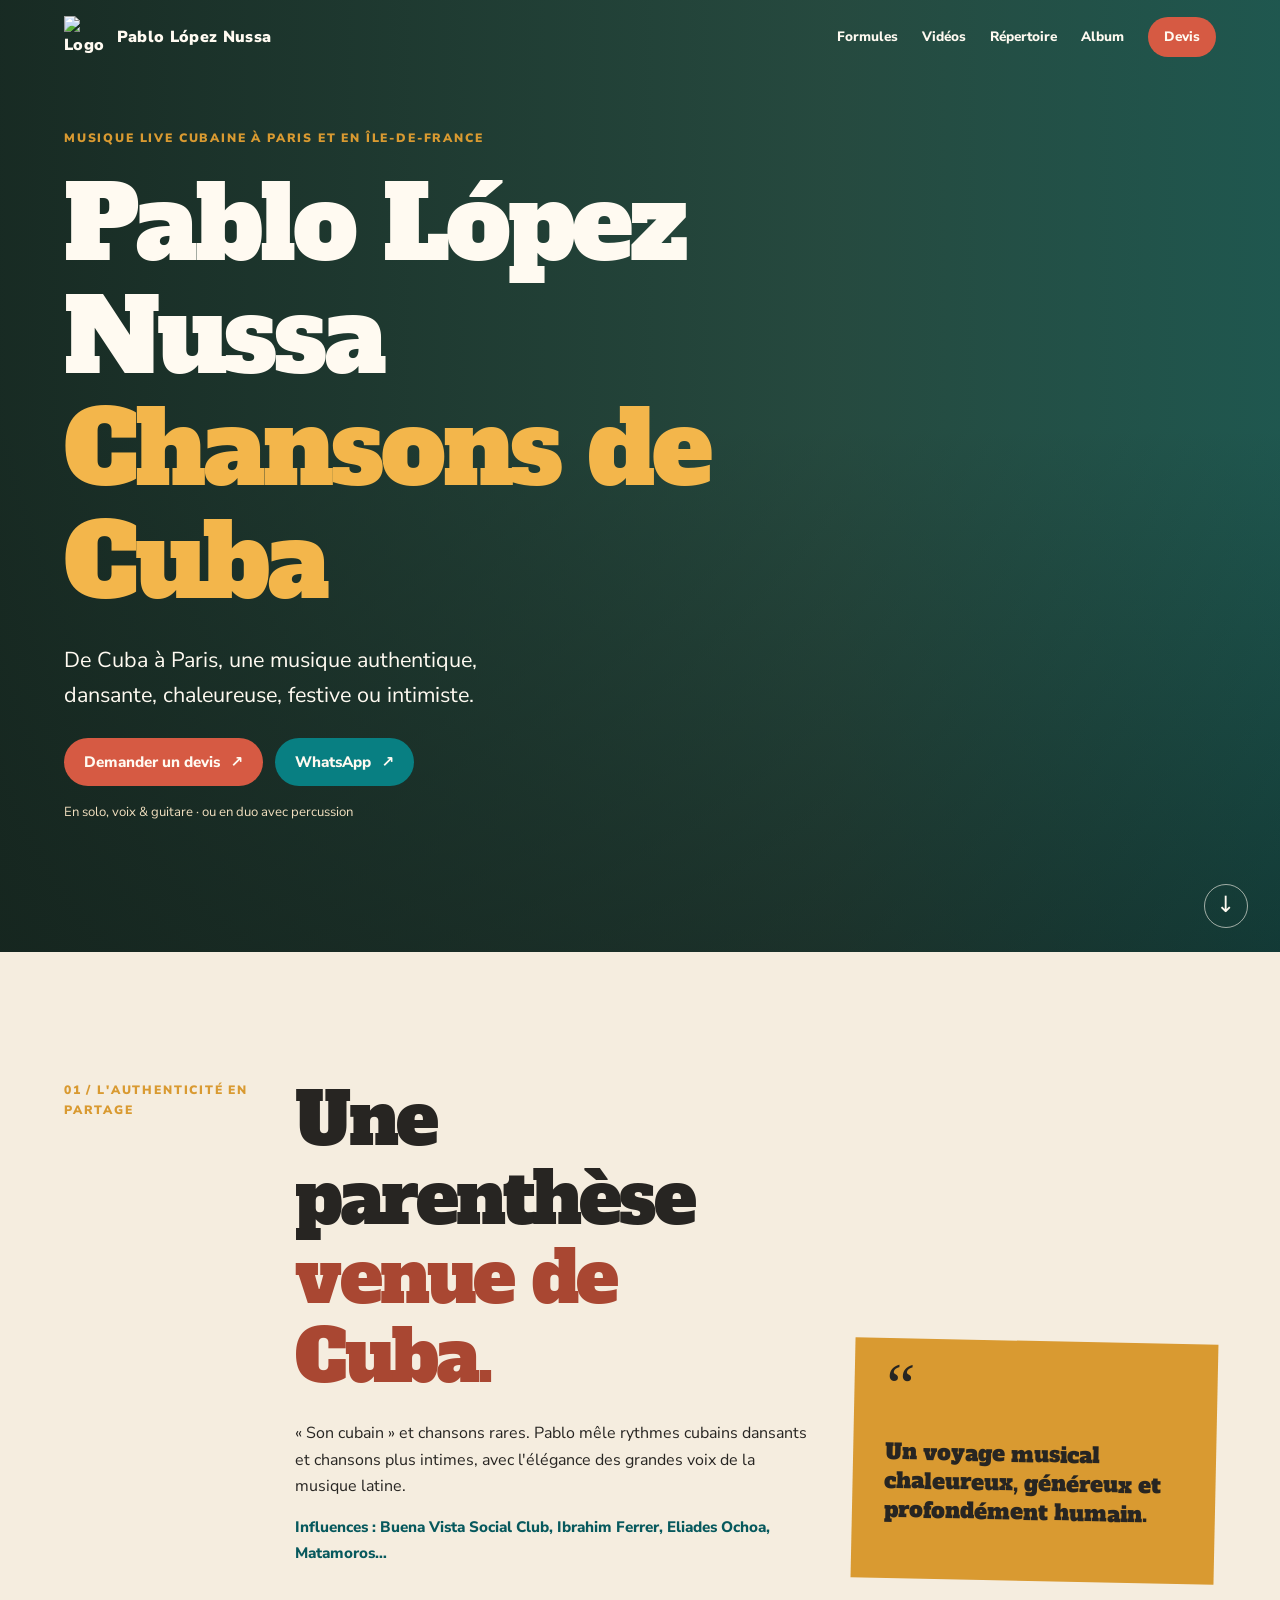
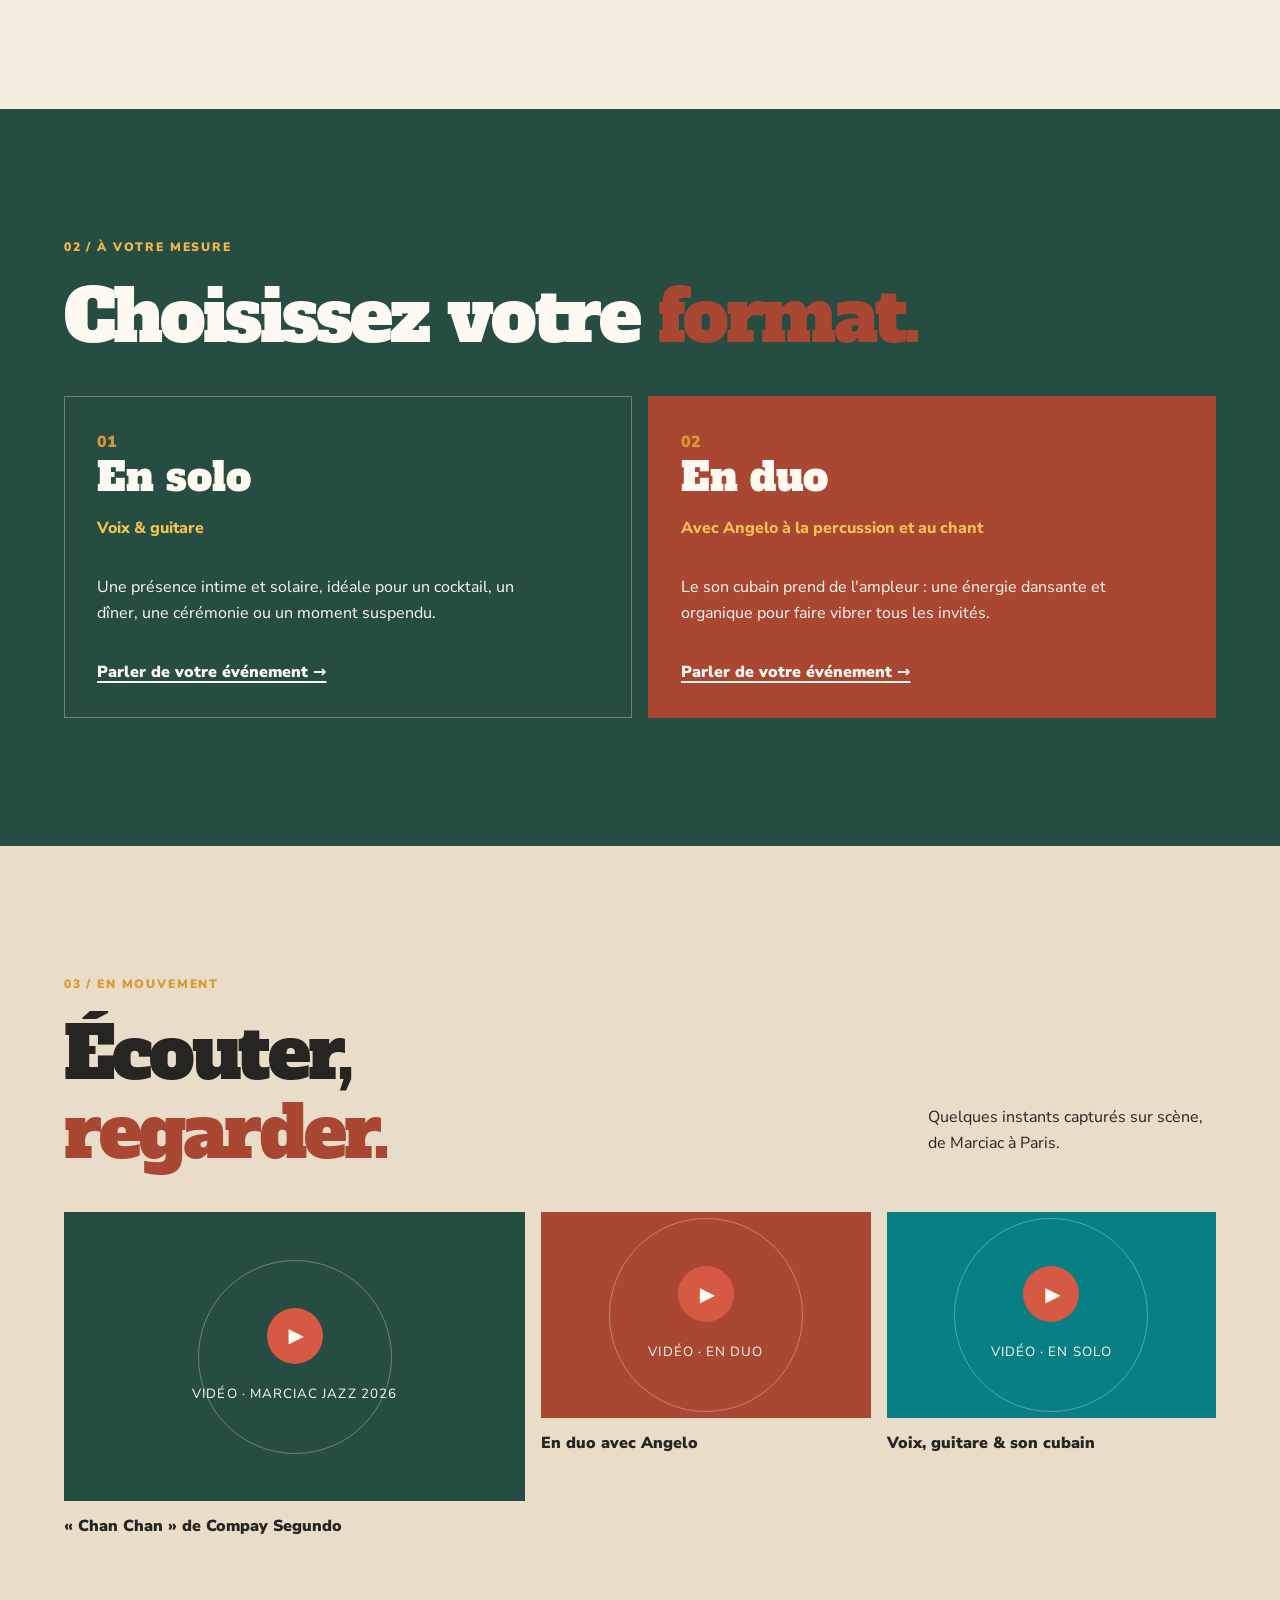
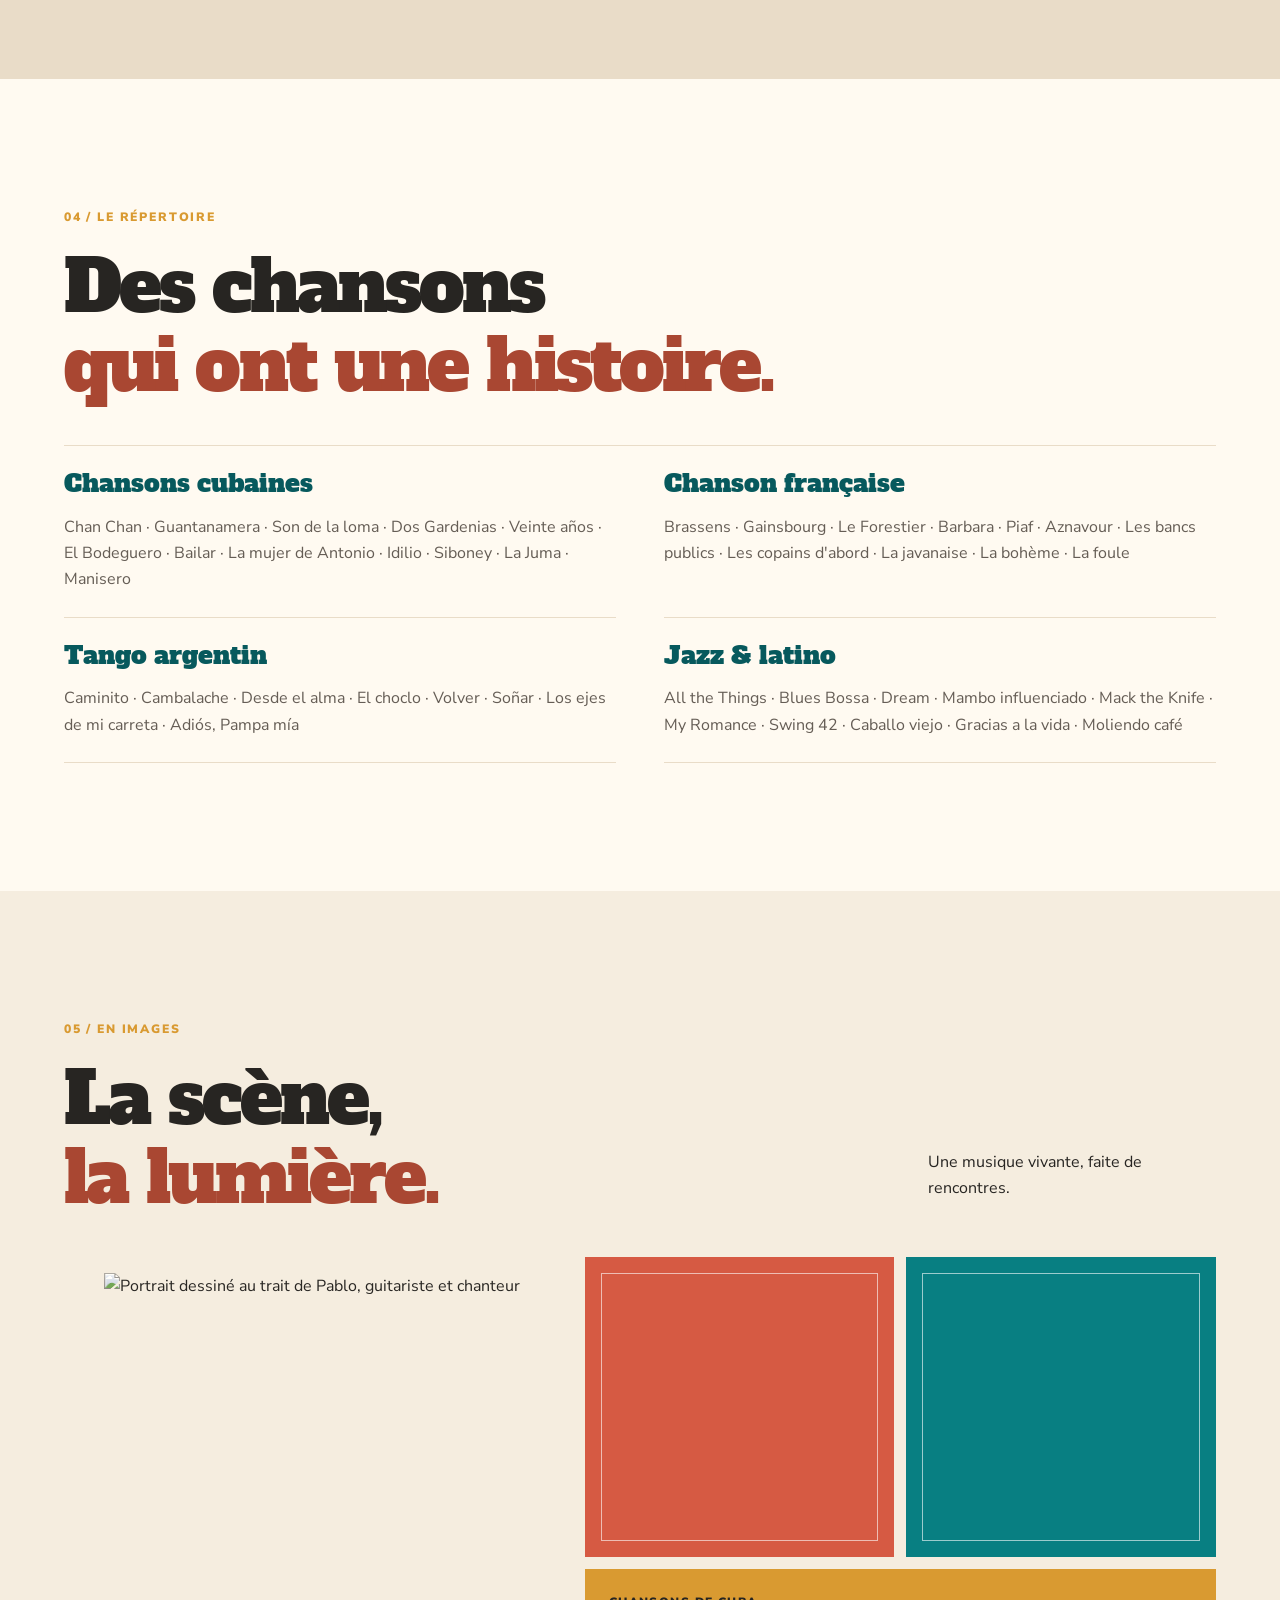
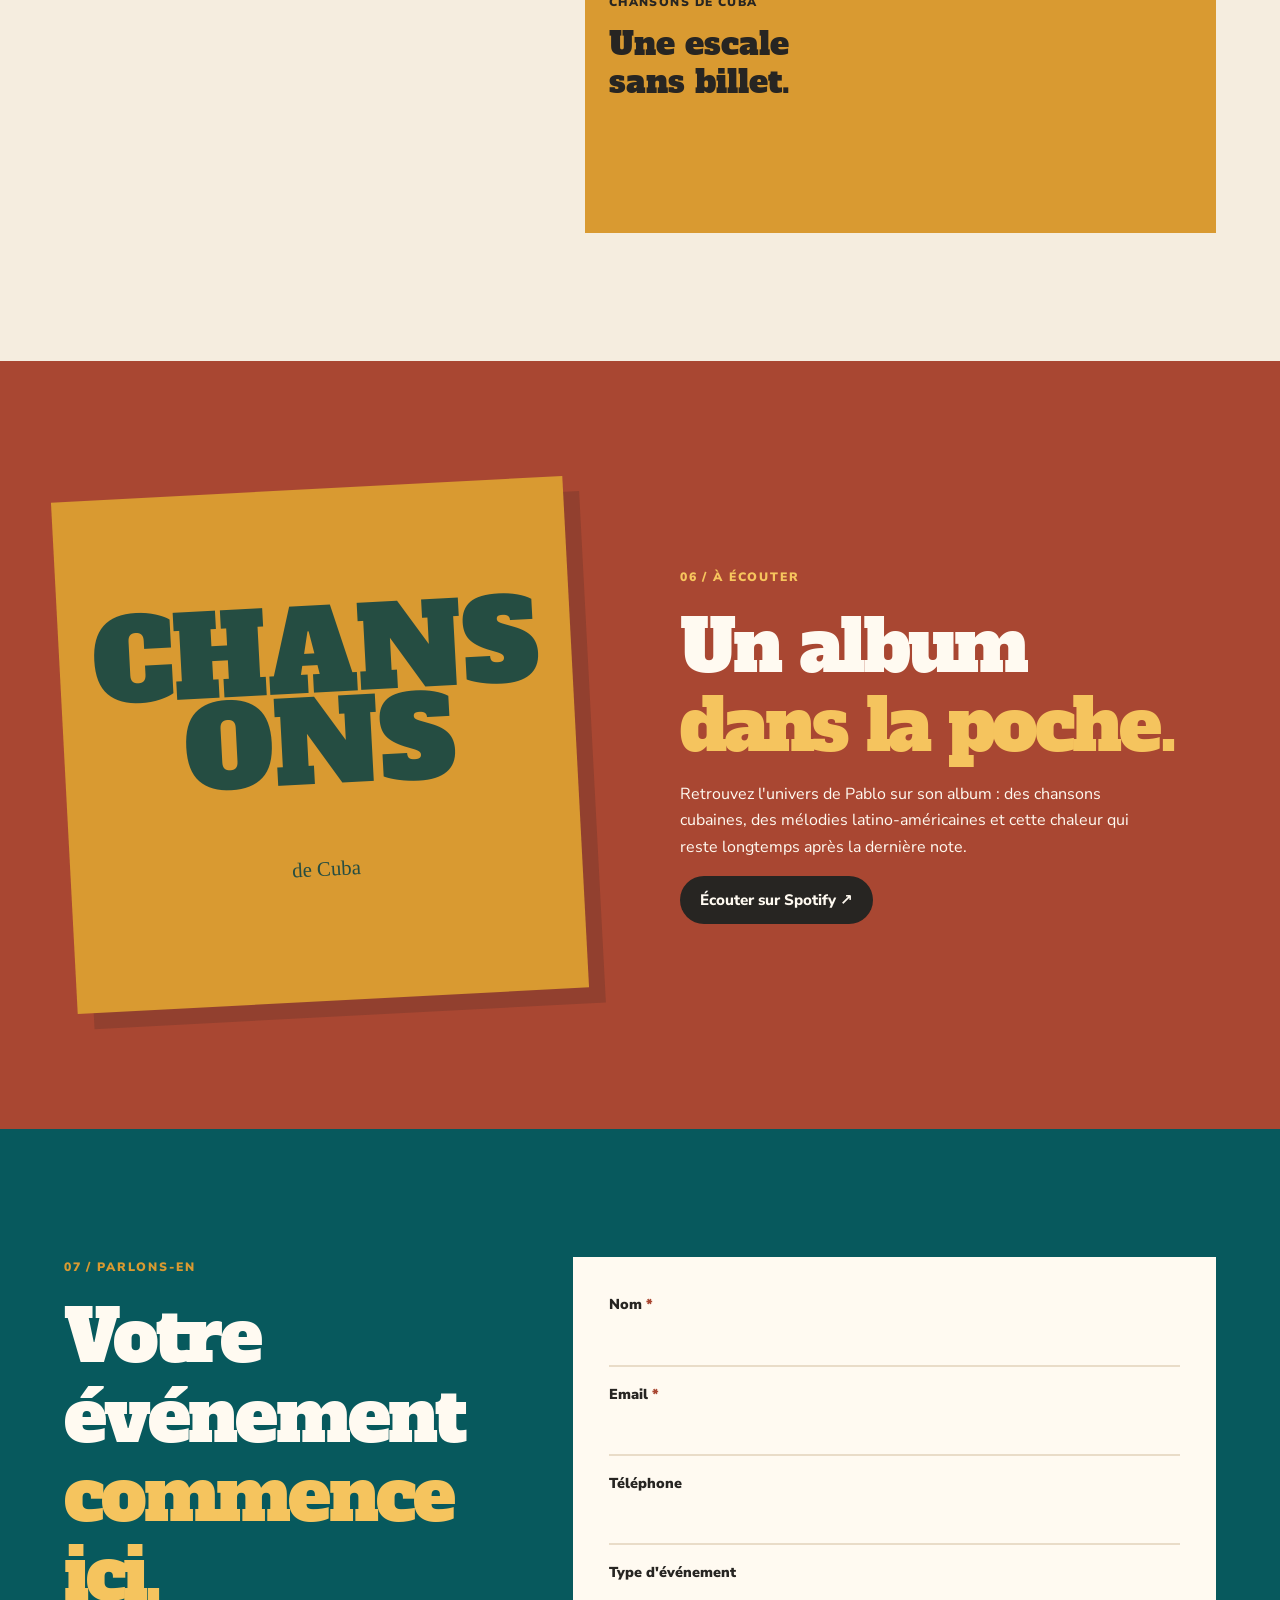
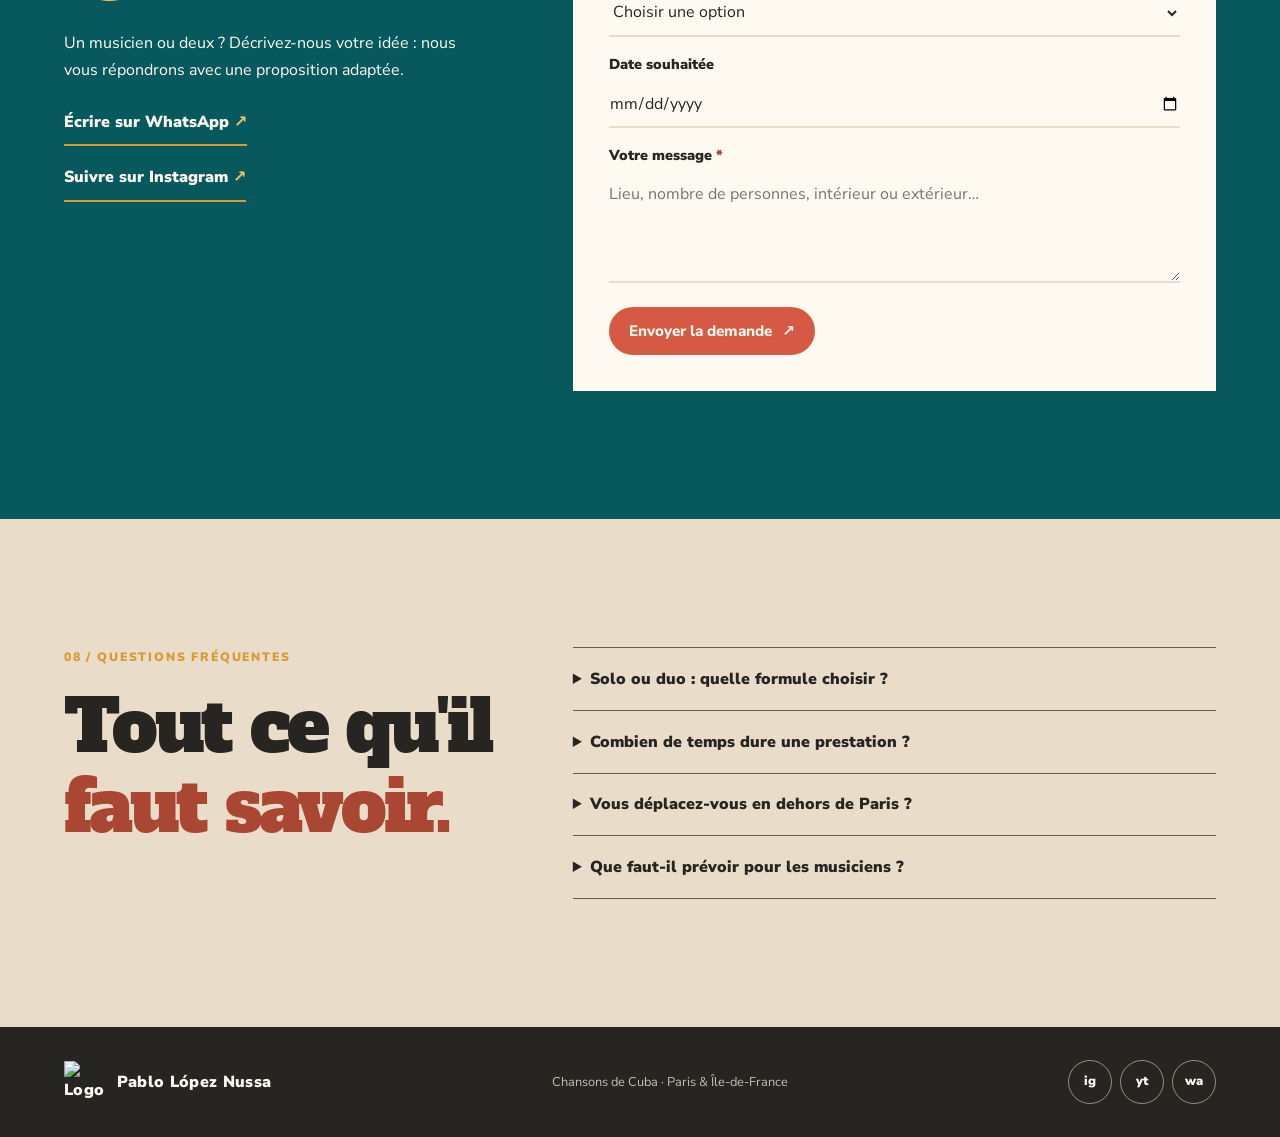
==== theme-3/index.html @ 36340e48 "New propositions" ====
<!doctype html>
<html lang="fr">
<head>
  <meta charset="utf-8">
  <meta name="viewport" content="width=device-width, initial-scale=1">
  <meta name="description" content="Pablo López Nussa — musique live cubaine à Paris et en Île-de-France.">
  <title>Pablo López Nussa — Chansons de Cuba</title>
  <link rel="preconnect" href="https://fonts.googleapis.com">
  <link rel="preconnect" href="https://fonts.gstatic.com" crossorigin>
  <link href="https://fonts.googleapis.com/css2?family=Alfa+Slab+One&family=Nunito+Sans:wght@400;600;700;800;900&display=swap" rel="stylesheet">
  <link rel="stylesheet" href="style.css">
</head>
<body>
  <a class="skip-link" href="#contenu">Aller au contenu</a>
  <header class="site-header">
    <div class="container header-inner">
      <a class="brand" href="#accueil" aria-label="Pablo López Nussa — accueil">
        <img src="logo-pablo.svg" alt="Logo Pablo López Nussa" width="48" height="48">
        <span>Pablo López Nussa</span>
      </a>
      <button class="menu-toggle" type="button" aria-expanded="false" aria-controls="main-nav"><span class="sr-only">Ouvrir le menu</span><i></i><i></i><i></i></button>
      <nav id="main-nav" class="main-nav" aria-label="Navigation principale">
        <a href="#formules">Formules</a><a href="#videos">Vidéos</a><a href="#repertoire">Répertoire</a><a href="#album">Album</a><a class="nav-cta" href="#contact">Devis</a>
      </nav>
    </div>
  </header>

  <main id="contenu">
    <section id="accueil" class="hero" aria-labelledby="hero-title">
      <video class="hero-video" autoplay muted loop playsinline poster="hero-poster.jpg" aria-hidden="true"><source src="hero-video.mp4" type="video/mp4"></video>
      <div class="hero-wash"></div>
      <div class="container hero-content">
        <p class="eyebrow">Musique live cubaine à Paris et en Île-de-France</p>
        <h1 id="hero-title">Pablo López Nussa<br><em>Chansons de Cuba</em></h1>
        <p class="hero-lede">De Cuba à Paris, une musique authentique, dansante, chaleureuse, festive ou intimiste.</p>
        <div class="hero-actions"><a class="button button-primary" href="#contact">Demander un devis <span aria-hidden="true">↗</span></a><a class="button button-whatsapp" href="https://wa.me/33600000000" rel="noopener">WhatsApp <span aria-hidden="true">↗</span></a></div>
        <p class="hero-note">En solo, voix &amp; guitare · ou en duo avec percussion</p>
      </div>
      <a class="scroll-cue" href="#formules" aria-label="Découvrir les formules">↓</a>
    </section>

    <section class="intro section-pad" aria-labelledby="intro-title"><div class="container intro-grid"><p class="section-kicker">01 / L'authenticité en partage</p><div><h2 id="intro-title">Une parenthèse<br><span>venue de Cuba.</span></h2><p>« Son cubain » et chansons rares. Pablo mêle rythmes cubains dansants et chansons plus intimes, avec l'élégance des grandes voix de la musique latine.</p><p class="influences">Influences : Buena Vista Social Club, Ibrahim Ferrer, Eliades Ochoa, Matamoros…</p></div><aside class="quote-card"><span aria-hidden="true">“</span><p>Un voyage musical chaleureux, généreux et profondément humain.</p></aside></div></section>

    <section id="formules" class="dark-section section-pad" aria-labelledby="formules-title"><div class="container"><div class="section-heading"><p class="section-kicker">02 / À votre mesure</p><h2 id="formules-title">Choisissez votre <span>format.</span></h2></div><div class="formula-grid"><article class="formula-card"><p class="card-number">01</p><h3>En solo</h3><p class="card-subtitle">Voix &amp; guitare</p><p>Une présence intime et solaire, idéale pour un cocktail, un dîner, une cérémonie ou un moment suspendu.</p><a href="#contact" class="text-link">Parler de votre événement →</a></article><article class="formula-card formula-featured"><p class="card-number">02</p><h3>En duo</h3><p class="card-subtitle">Avec Angelo à la percussion et au chant</p><p>Le son cubain prend de l'ampleur : une énergie dansante et organique pour faire vibrer tous les invités.</p><a href="#contact" class="text-link">Parler de votre événement →</a></article></div></div></section>

    <section id="videos" class="section-pad videos-section" aria-labelledby="videos-title"><div class="container"><div class="section-heading split"><div><p class="section-kicker">03 / En mouvement</p><h2 id="videos-title">Écouter,<br><span>regarder.</span></h2></div><p>Quelques instants capturés sur scène, de Marciac à Paris.</p></div><div class="video-grid"><figure class="video-tile video-large"><div class="media-placeholder"><span aria-hidden="true">▶</span><small>Vidéo · Marciac Jazz 2026</small></div><figcaption>« Chan Chan » de Compay Segundo</figcaption></figure><figure class="video-tile"><div class="media-placeholder warm"><span aria-hidden="true">▶</span><small>Vidéo · En duo</small></div><figcaption>En duo avec Angelo</figcaption></figure><figure class="video-tile"><div class="media-placeholder blue"><span aria-hidden="true">▶</span><small>Vidéo · En solo</small></div><figcaption>Voix, guitare &amp; son cubain</figcaption></figure></div></div></section>

    <section id="repertoire" class="repertoire section-pad" aria-labelledby="repertoire-title"><div class="container"><div class="section-heading"><p class="section-kicker">04 / Le répertoire</p><h2 id="repertoire-title">Des chansons<br><span>qui ont une histoire.</span></h2></div><div class="genre-grid"><article><h3>Chansons cubaines</h3><p>Chan Chan · Guantanamera · Son de la loma · Dos Gardenias · Veinte años · El Bodeguero · Bailar · La mujer de Antonio · Idilio · Siboney · La Juma · Manisero</p></article><article><h3>Chanson française</h3><p>Brassens · Gainsbourg · Le Forestier · Barbara · Piaf · Aznavour · Les bancs publics · Les copains d'abord · La javanaise · La bohème · La foule</p></article><article><h3>Tango argentin</h3><p>Caminito · Cambalache · Desde el alma · El choclo · Volver · Soñar · Los ejes de mi carreta · Adiós, Pampa mía</p></article><article><h3>Jazz &amp; latino</h3><p>All the Things · Blues Bossa · Dream · Mambo influenciado · Mack the Knife · My Romance · Swing 42 · Caballo viejo · Gracias a la vida · Moliendo café</p></article></div></div></section>

    <section class="gallery section-pad" aria-labelledby="gallery-title"><div class="container"><div class="section-heading split"><div><p class="section-kicker">05 / En images</p><h2 id="gallery-title">La scène,<br><span>la lumière.</span></h2></div><p>Une musique vivante, faite de rencontres.</p></div><div class="gallery-grid"><figure class="gallery-photo tall"><img src="11463669-dessin-au-trait-du-chanteur-vectoriel.jpg" alt="Portrait dessiné au trait de Pablo, guitariste et chanteur" loading="lazy"></figure><div class="gallery-photo color-block coral" role="img" aria-label="Placeholder photo d'un concert aux couleurs corail"></div><div class="gallery-photo color-block turquoise" role="img" aria-label="Placeholder photo d'une guitare sur scène"></div><div class="gallery-caption"><span>Chansons de Cuba</span><strong>Une escale<br>sans billet.</strong></div></div></div></section>

    <section id="album" class="album section-pad" aria-labelledby="album-title"><div class="container album-grid"><div class="album-art" role="img" aria-label="Pochette placeholder de l'album Chansons de Cuba"><span>CHANS<br>ONS<br><i>de Cuba</i></span></div><div class="album-copy"><p class="section-kicker">06 / À écouter</p><h2 id="album-title">Un album<br><span>dans la poche.</span></h2><p>Retrouvez l'univers de Pablo sur son album : des chansons cubaines, des mélodies latino-américaines et cette chaleur qui reste longtemps après la dernière note.</p><a class="button button-dark" href="https://album.link/s/5hlKp6nbduCE7Co0KUM7Byn" target="_blank" rel="noopener">Écouter sur Spotify ↗</a></div></div></section>

    <section id="contact" class="contact section-pad" aria-labelledby="contact-title"><div class="container contact-grid"><div><p class="section-kicker">07 / Parlons-en</p><h2 id="contact-title">Votre événement<br><span>commence ici.</span></h2><p>Un musicien ou deux ? Décrivez-nous votre idée : nous vous répondrons avec une proposition adaptée.</p><a class="contact-link" href="https://wa.me/33600000000" rel="noopener">Écrire sur WhatsApp <span>↗</span></a><a class="contact-link" href="https://instagram.com" rel="noopener">Suivre sur Instagram <span>↗</span></a></div><form class="quote-form" action="#" method="post"><div class="field-row"><label for="name">Nom <span>*</span></label><input id="name" name="name" type="text" autocomplete="name" required></div><div class="field-row"><label for="email">Email <span>*</span></label><input id="email" name="email" type="email" autocomplete="email" required></div><div class="field-row"><label for="phone">Téléphone</label><input id="phone" name="phone" type="tel" autocomplete="tel"></div><div class="field-row"><label for="event-type">Type d'événement</label><select id="event-type" name="event-type"><option value="">Choisir une option</option><option>Mariage / cérémonie</option><option>Cocktail / dîner</option><option>Concert / festival</option><option>Événement privé</option><option>Autre</option></select></div><div class="field-row"><label for="date">Date souhaitée</label><input id="date" name="date" type="date"></div><div class="field-row"><label for="message">Votre message <span>*</span></label><textarea id="message" name="message" rows="4" placeholder="Lieu, nombre de personnes, intérieur ou extérieur…" required></textarea></div><button class="button button-primary" type="submit">Envoyer la demande <span aria-hidden="true">↗</span></button></form></div></section>

    <section class="faq section-pad" aria-labelledby="faq-title"><div class="container faq-grid"><div><p class="section-kicker">08 / Questions fréquentes</p><h2 id="faq-title">Tout ce qu'il<br><span>faut savoir.</span></h2></div><div class="faq-list"><details><summary>Solo ou duo : quelle formule choisir ?</summary><p>La formule solo convient aux formats intimistes. Le duo avec Angelo ajoute percussion, chant et une énergie particulièrement dansante.</p></details><details><summary>Combien de temps dure une prestation ?</summary><p>Nous adaptons le nombre de sets (30 ou 45 minutes) au rythme de votre événement, en échangeant avec vous en amont.</p></details><details><summary>Vous déplacez-vous en dehors de Paris ?</summary><p>Oui, Pablo se déplace à Paris et en Île-de-France. Indiquez la distance depuis la station de train dans votre demande.</p></details><details><summary>Que faut-il prévoir pour les musiciens ?</summary><p>Précisez simplement le lieu, l'horaire, le nombre de personnes, l'intérieur ou l'extérieur, ainsi que les conditions de restauration.</p></details></div></div></section>
  </main>
  <footer class="site-footer"><div class="container footer-inner"><a class="brand" href="#accueil"><img src="logo-pablo.svg" alt="Logo Pablo López Nussa" width="40" height="40"><span>Pablo López Nussa</span></a><p>Chansons de Cuba · Paris &amp; Île-de-France</p><div class="socials"><a href="https://instagram.com" aria-label="Instagram" rel="noopener">ig</a><a href="https://youtube.com" aria-label="YouTube" rel="noopener">yt</a><a href="https://wa.me/33600000000" aria-label="WhatsApp" rel="noopener">wa</a></div></div></footer>
  <script>
    const menuButton = document.querySelector('.menu-toggle');
    const nav = document.querySelector('#main-nav');
    menuButton?.addEventListener('click', () => {
      const isOpen = menuButton.getAttribute('aria-expanded') === 'true';
      menuButton.setAttribute('aria-expanded', String(!isOpen));
      nav.classList.toggle('is-open', !isOpen);
    });
    nav?.querySelectorAll('a').forEach(link => link.addEventListener('click', () => {
      menuButton?.setAttribute('aria-expanded', 'false');
      nav.classList.remove('is-open');
    }));
  </script>
<script type="module" src="https://static.cloudflareinsights.com/beacon.min.js/v31edd6df95cf4e85bb4c19e7a9bdbcba1788362987495" integrity="sha512-iIg7k2xntmwu6/uSb5tpc/hySgZc4eoL31yB29W6tJFo2akwjPWcEqnCEdJvGexCL0KEQwVYv5BlowfhVz26hg==" data-cf-beacon='{"version":"2024.11.0","token":"8607d2a720d14b038279025b2b5a82e5","spa":2}' crossorigin="anonymous"></script>
</body>
</html>
---- theme-3/style.css ----
@import url('https://fonts.googleapis.com/css2?family=Alfa+Slab+One&family=Nunito+Sans:wght@400;600;700;800;900&display=swap');
:root{--paper:#f5eddf;--paper-deep:#e9dcc8;--ink:#272522;--muted:#655d55;--terracotta:#a94732;--coral:#d65a43;--turquoise:#087f82;--turquoise-dark:#07595d;--ochre:#d99a31;--green:#254d42;--white:#fffaf1;--display:'Alfa Slab One',Georgia,serif;--body:'Nunito Sans',ui-sans-serif,system-ui,sans-serif;--max:72rem;--focus:#07595d}
*{box-sizing:border-box}html{scroll-behavior:smooth}body{margin:0;background:var(--paper);color:var(--ink);font-family:var(--body);font-size:1rem;line-height:1.65}img,video{max-width:100%;display:block}.container{width:min(calc(100% - 2.5rem),var(--max));margin-inline:auto}.sr-only{position:absolute;width:1px;height:1px;padding:0;margin:-1px;overflow:hidden;clip:rect(0,0,0,0);white-space:nowrap;border:0}.skip-link{position:fixed;top:.75rem;left:.75rem;z-index:100;background:var(--white);color:var(--ink);padding:.7rem 1rem;transform:translateY(-150%);font-weight:800}.skip-link:focus{transform:none}a{color:inherit}a:focus-visible,button:focus-visible,input:focus-visible,select:focus-visible,textarea:focus-visible,summary:focus-visible{outline:3px solid var(--focus);outline-offset:4px}.site-header{position:absolute;z-index:10;width:100%;color:var(--white);padding:1rem 0}.header-inner,.footer-inner{display:flex;align-items:center;justify-content:space-between;gap:1rem}.brand{display:inline-flex;align-items:center;gap:.65rem;text-decoration:none;font-weight:900;letter-spacing:.02em}.brand img{width:2.65rem;height:2.65rem;object-fit:contain}.menu-toggle{width:44px;height:44px;display:grid;place-content:center;gap:4px;border:1px solid rgba(255,250,241,.55);background:transparent;color:var(--white);border-radius:50%;cursor:pointer}.menu-toggle i{display:block;width:19px;height:2px;background:currentColor}.main-nav{display:none}.main-nav.is-open{display:flex;position:absolute;top:4.8rem;left:1.25rem;right:1.25rem;flex-direction:column;align-items:stretch;gap:0;padding:.75rem;background:var(--green);border:1px solid rgba(255,250,241,.35);box-shadow:0 1rem 2rem rgba(0,0,0,.2)}.main-nav.is-open a{padding:.75rem 1rem}.hero{min-height:100svh;position:relative;display:grid;align-items:end;overflow:hidden;background:var(--green);color:var(--white)}.hero-video{position:absolute;inset:0;width:100%;height:100%;object-fit:cover;opacity:.48}.hero-wash{position:absolute;inset:0;background:linear-gradient(90deg,rgba(22,38,31,.88),rgba(39,67,57,.35) 65%,rgba(8,127,130,.2)),linear-gradient(0deg,rgba(16,28,24,.75),transparent 55%)}.hero-content{position:relative;padding-top:8rem;padding-bottom:5rem}.eyebrow,.section-kicker{font-size:.76rem;letter-spacing:.15em;text-transform:uppercase;font-weight:900;color:var(--ochre);margin:0 0 1.25rem}.hero h1,h2,h3{font-family:var(--display);font-weight:400;line-height:1.1;margin:0}.hero h1{font-size:clamp(2.7rem,11vw,6.4rem);max-width:11ch;letter-spacing:-.03em}.hero h1 em{color:#f3b64b;font-style:normal}.hero-lede{font-size:1.15rem;max-width:31rem;margin:1.5rem 0}.hero-actions{display:flex;flex-wrap:wrap;gap:.75rem}.button{display:inline-flex;align-items:center;justify-content:center;gap:.65rem;min-height:48px;padding:.8rem 1.25rem;border:0;border-radius:999px;text-decoration:none;font:800 .95rem var(--body);cursor:pointer}.button-primary{background:var(--coral);color:var(--white)}.button-primary:hover{background:#ba452f}.button-whatsapp{background:var(--turquoise);color:var(--white)}.button-dark{background:var(--ink);color:var(--white)}.hero-note{font-size:.82rem;margin:1rem 0 0;color:#f1dfbf}.scroll-cue{position:absolute;bottom:1.5rem;right:2rem;width:44px;height:44px;border:1px solid rgba(255,250,241,.6);border-radius:50%;display:grid;place-items:center;text-decoration:none;font-size:1.4rem}.section-pad{padding:5.5rem 0}.section-heading{margin-bottom:2.5rem}.section-heading h2,h2{font-size:clamp(2.4rem,8vw,4.5rem);letter-spacing:-.04em}.section-heading h2 span,h2 span{color:var(--terracotta)}.intro-grid{display:grid;gap:2rem}.intro h2{margin-bottom:1.5rem}.intro-grid>div p{max-width:40rem}.influences{font-size:.95rem;font-weight:800;color:var(--turquoise-dark)}.quote-card{align-self:end;padding:2rem;background:var(--ochre);color:var(--ink);transform:rotate(1.2deg)}.quote-card span{font:4rem/0.5 Georgia,serif}.quote-card p{font-family:var(--display);font-size:1.35rem;line-height:1.35}.dark-section{background:var(--green);color:var(--white)}.dark-section .section-kicker{color:#f3b64b}.formula-grid{display:grid;gap:1rem}.formula-card{padding:2rem;border:1px solid rgba(255,250,241,.32);min-height:20rem;display:flex;flex-direction:column}.formula-card.formula-featured{background:var(--terracotta);border-color:var(--terracotta)}.card-number{color:var(--ochre);font-weight:900;margin:0}.formula-card h3{font-size:2.5rem;margin-top:auto}.card-subtitle{color:#f6c34f;font-weight:800}.formula-card p:not(.card-number):not(.card-subtitle){max-width:28rem}.text-link{font-weight:900;text-decoration-thickness:2px;text-underline-offset:4px;margin-top:1rem}.videos-section{background:var(--paper-deep)}.split{display:flex;flex-direction:column;gap:1rem}.split>p{max-width:18rem;align-self:end}.video-grid{display:grid;gap:1rem}.video-tile{margin:0}.media-placeholder{aspect-ratio:16/10;background:var(--green);display:flex;flex-direction:column;align-items:center;justify-content:center;color:var(--white);position:relative;overflow:hidden}.media-placeholder:before{content:'';position:absolute;width:12rem;height:12rem;border:1px solid rgba(255,255,255,.3);border-radius:50%}.media-placeholder span{z-index:1;width:3.5rem;height:3.5rem;border-radius:50%;display:grid;place-items:center;background:var(--coral);font-size:1.25rem;padding-left:.2rem}.media-placeholder small{margin-top:1.25rem;letter-spacing:.08em;text-transform:uppercase}.media-placeholder.warm{background:var(--terracotta)}.media-placeholder.blue{background:var(--turquoise)}.video-tile figcaption{font-weight:900;padding:.75rem 0}.repertoire{background:var(--white)}.genre-grid{display:grid;gap:0;border-top:1px solid var(--paper-deep)}.genre-grid article{padding:1.5rem 0;border-bottom:1px solid var(--paper-deep)}.genre-grid h3{font-size:1.55rem;color:var(--turquoise-dark)}.genre-grid p{margin-bottom:0;color:var(--muted)}.gallery-grid{display:grid;grid-template-columns:1fr 1fr;gap:.75rem}.gallery-photo{min-height:12rem}.gallery-photo.tall{grid-row:span 2;min-height:24rem}.gallery-photo img{width:100%;height:100%;object-fit:cover;filter:sepia(.2) saturate(.8)}.color-block{position:relative}.coral{background:var(--coral)}.turquoise{background:var(--turquoise)}.color-block:after{content:'';position:absolute;inset:1rem;border:1px solid rgba(255,255,255,.6)}.gallery-caption{grid-column:span 2;padding:1.5rem;background:var(--ochre);display:flex;flex-direction:column}.gallery-caption span{font-size:.75rem;text-transform:uppercase;letter-spacing:.12em;font-weight:900}.gallery-caption strong{font:2rem/1.2 var(--display);margin-top:.75rem}.album{background:var(--terracotta);color:var(--white)}.album .section-kicker{color:#f7c55d}.album-grid{display:grid;gap:2.5rem;align-items:center}.album-art{aspect-ratio:1;background:var(--ochre);color:var(--green);display:grid;place-items:center;transform:rotate(-3deg);box-shadow:1rem 1rem 0 rgba(39,37,34,.18)}.album-art span{font:clamp(2.5rem,12vw,7rem)/.82 var(--display);text-align:center}.album-art i{font:1.3rem Georgia,serif}.album-copy h2 span{color:#f5c45e}.album-copy p:not(.section-kicker){max-width:30rem}.contact{background:var(--turquoise-dark);color:var(--white)}.contact h2 span{color:#f5c45e}.contact-grid{display:grid;gap:3rem}.contact-grid>div>p:not(.section-kicker){max-width:26rem}.contact-link{display:block;width:max-content;font-weight:900;text-decoration:none;border-bottom:2px solid var(--ochre);padding:.6rem 0;margin-top:.5rem}.contact-link span{color:#f5c45e}.quote-form{background:var(--white);color:var(--ink);padding:1.5rem}.field-row{display:grid;gap:.3rem;margin-bottom:1rem}.field-row label{font-weight:900;font-size:.9rem}.field-row label span{color:var(--terracotta)}input,select,textarea{width:100%;border:0;border-bottom:2px solid var(--paper-deep);background:transparent;padding:.65rem 0;font:1rem var(--body);color:var(--ink);border-radius:0}textarea{resize:vertical}.quote-form .button{margin-top:.5rem}.faq{background:var(--paper-deep)}.faq-grid{display:grid;gap:2.5rem}.faq-list details{border-top:1px solid var(--muted);padding:1.1rem 0}.faq-list details:last-child{border-bottom:1px solid var(--muted)}summary{cursor:pointer;font-weight:900;padding-right:1rem}.faq-list p{margin:.8rem 0 0;color:var(--muted)}.site-footer{background:var(--ink);color:var(--white);padding:2rem 0}.footer-inner{flex-wrap:wrap}.footer-inner p{font-size:.8rem;color:#c7bdaf}.socials{display:flex;gap:.5rem}.socials a{width:44px;height:44px;border:1px solid #968d81;border-radius:50%;display:grid;place-items:center;text-decoration:none;font-weight:900;font-size:.8rem}
@media (min-width:48rem){.container{width:min(calc(100% - 5rem),var(--max))}.menu-toggle{display:none}.main-nav{display:flex;align-items:center;gap:1.5rem}.main-nav a{text-decoration:none;font-size:.85rem;font-weight:800}.main-nav a:not(.nav-cta):hover{text-decoration:underline;text-underline-offset:5px}.nav-cta{background:var(--coral);padding:.55rem 1rem;border-radius:999px}.hero-content{padding-bottom:7rem}.intro-grid{grid-template-columns:.55fr 1.45fr 1fr;gap:2rem}.formula-grid{grid-template-columns:1fr 1fr}.section-heading.split,.split{flex-direction:row;align-items:end;justify-content:space-between}.video-grid{grid-template-columns:1.4fr 1fr 1fr}.video-large{grid-row:span 2}.genre-grid{grid-template-columns:1fr 1fr;column-gap:3rem}.album-grid{grid-template-columns:1fr 1fr;gap:5rem}.album-art{max-width:32rem}.contact-grid{grid-template-columns:.8fr 1.2fr;gap:5rem}.quote-form{padding:2.25rem}.faq-grid{grid-template-columns:.8fr 1.2fr;gap:5rem}}
@media (min-width:64rem){.section-pad{padding:8rem 0}.gallery-grid{grid-template-columns:1.15fr .7fr .7fr}.gallery-photo.tall{grid-row:span 2;min-height:34rem}.gallery-caption{grid-column:span 2}.hero-lede{font-size:1.35rem}.hero-content{padding-bottom:8rem}}
@media (prefers-reduced-motion:reduce){html{scroll-behavior:auto}*,*:before,*:after{animation-duration:.01ms!important;animation-iteration-count:1!important;transition-duration:.01ms!important}.hero-video{display:none}.hero{background:linear-gradient(120deg,var(--green),var(--turquoise-dark))}}
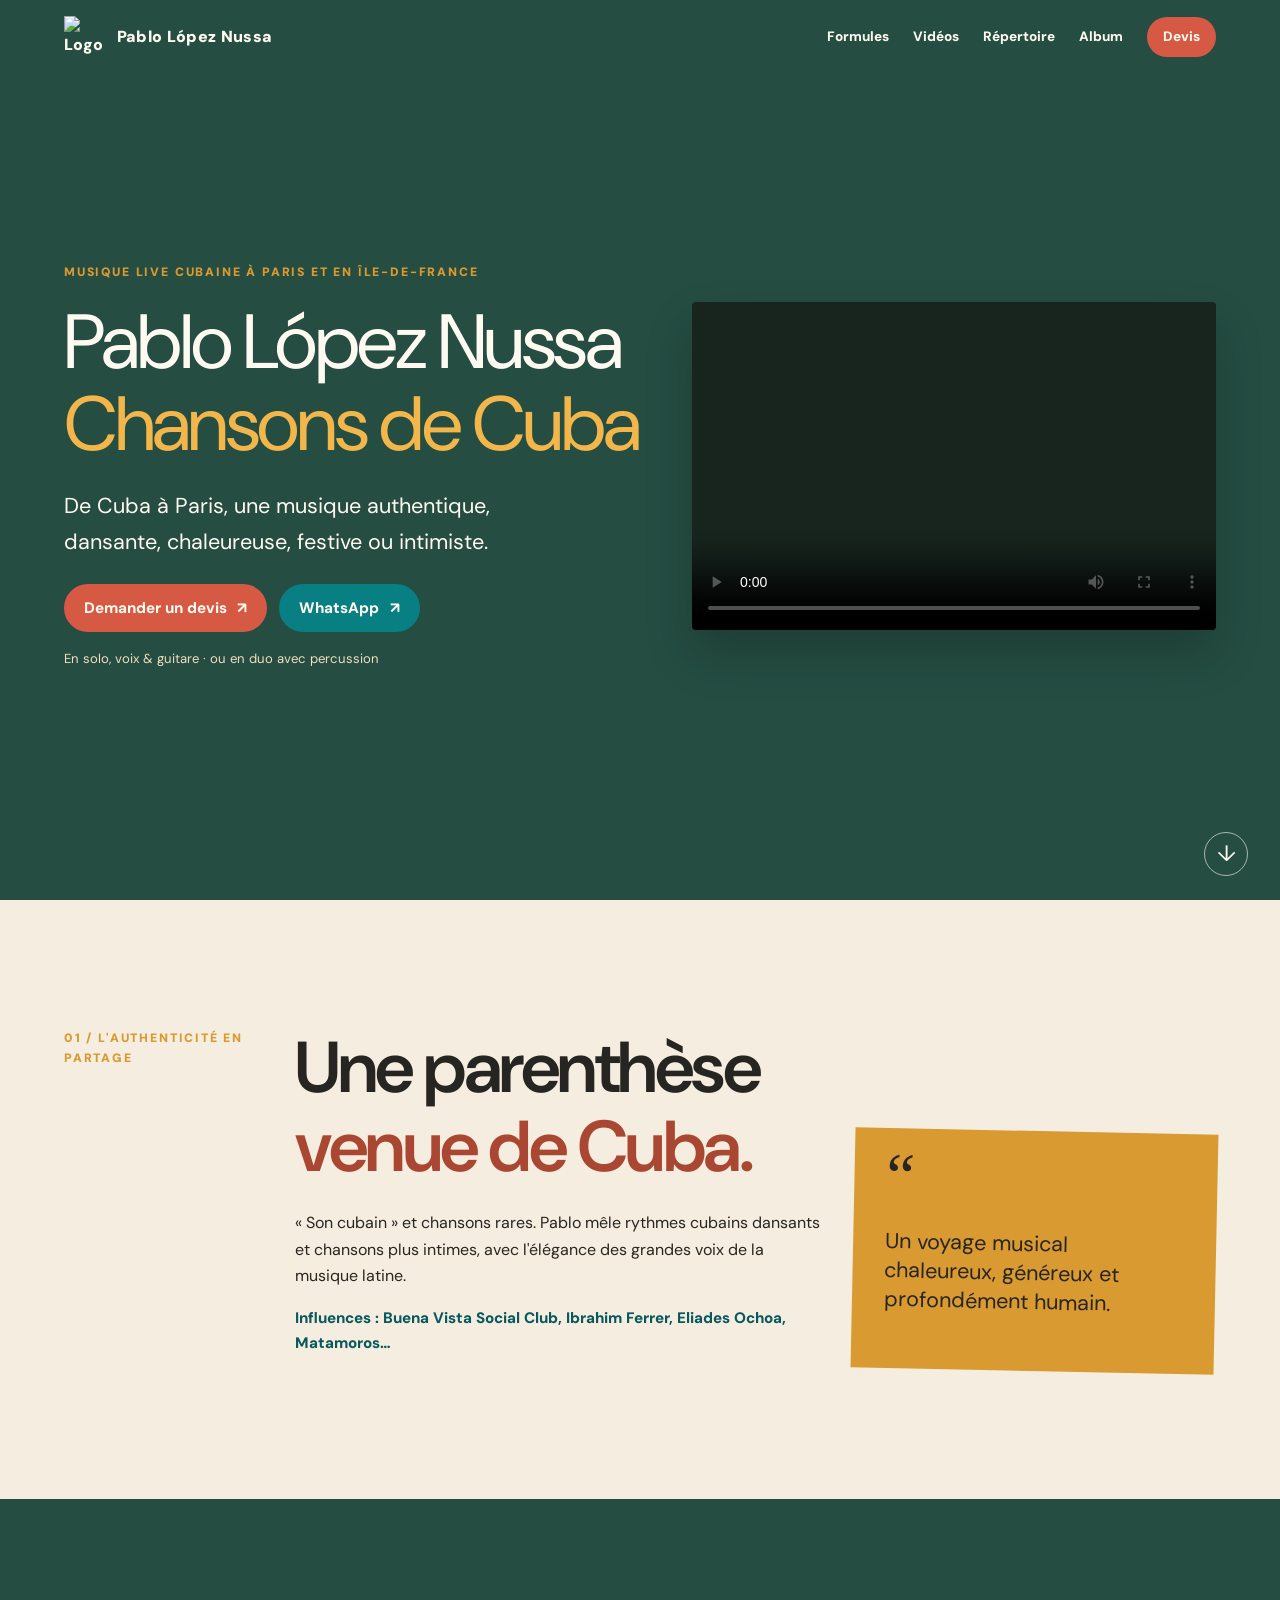
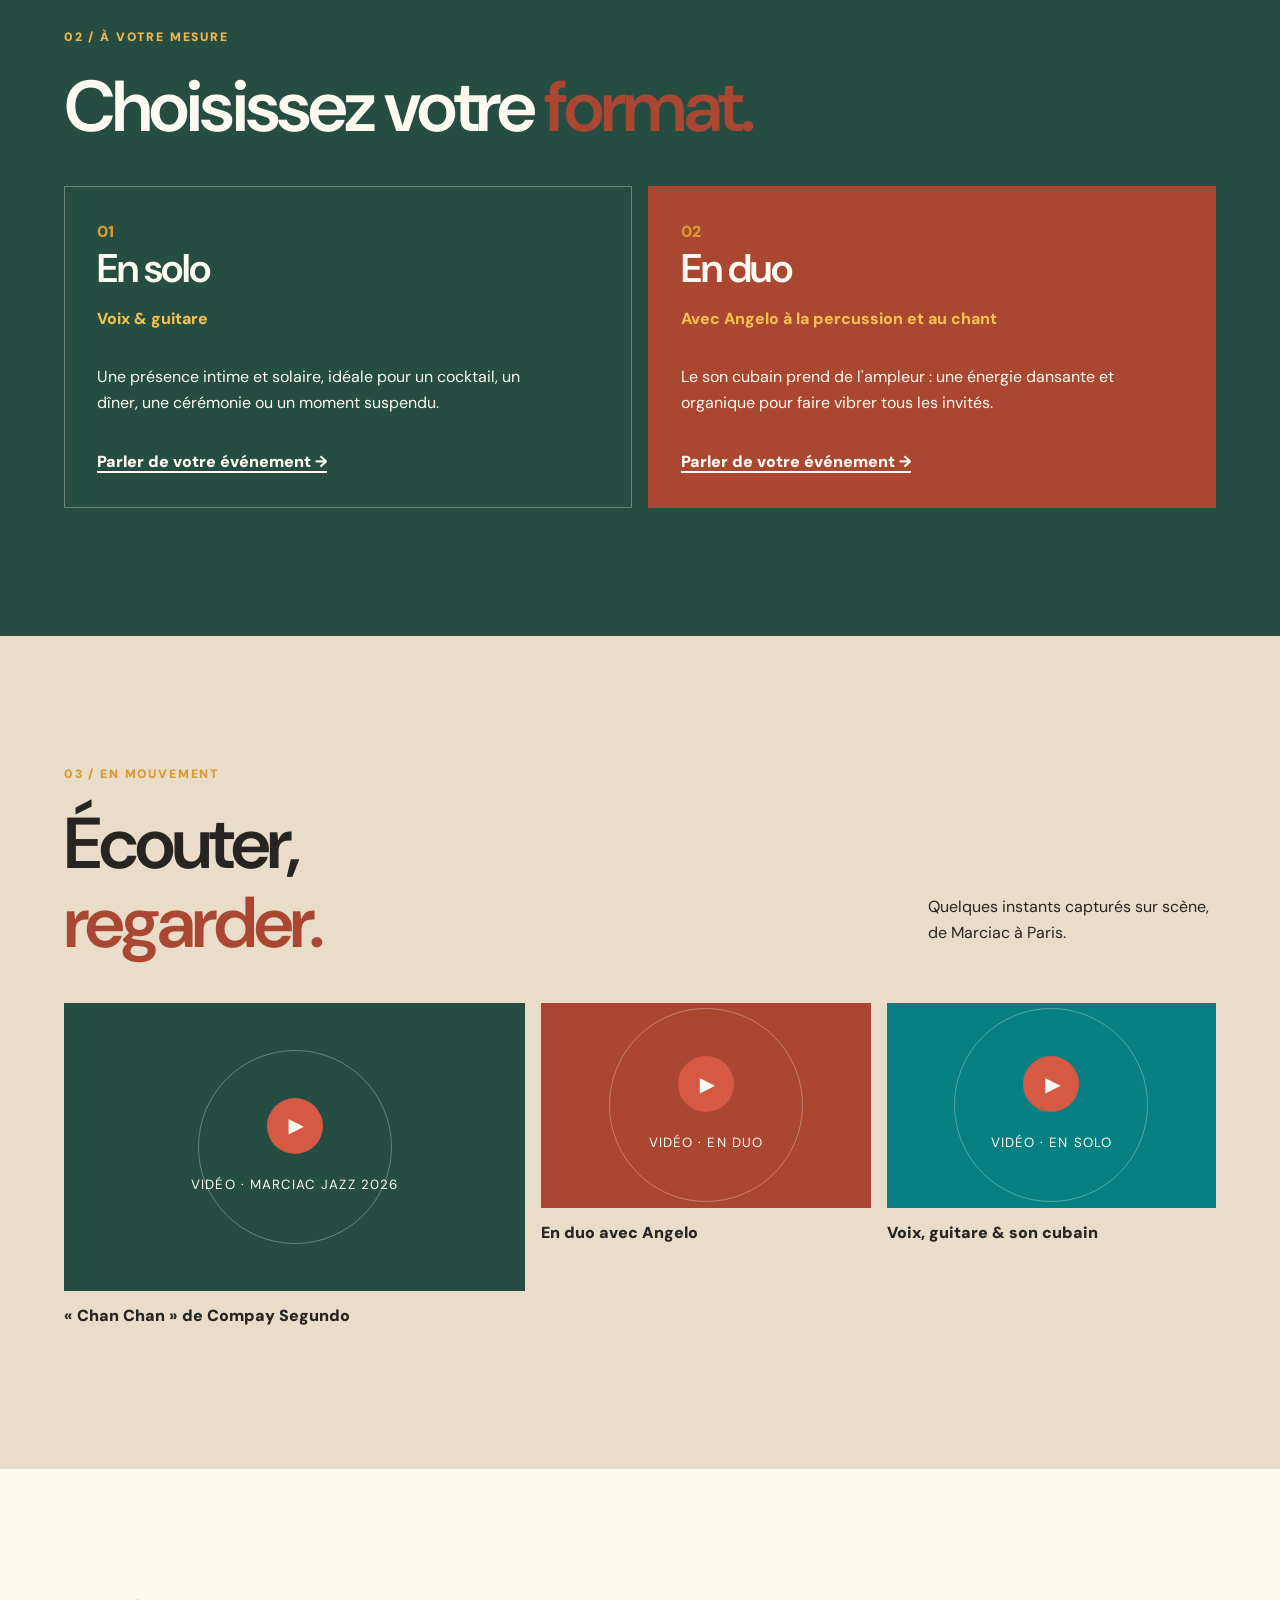
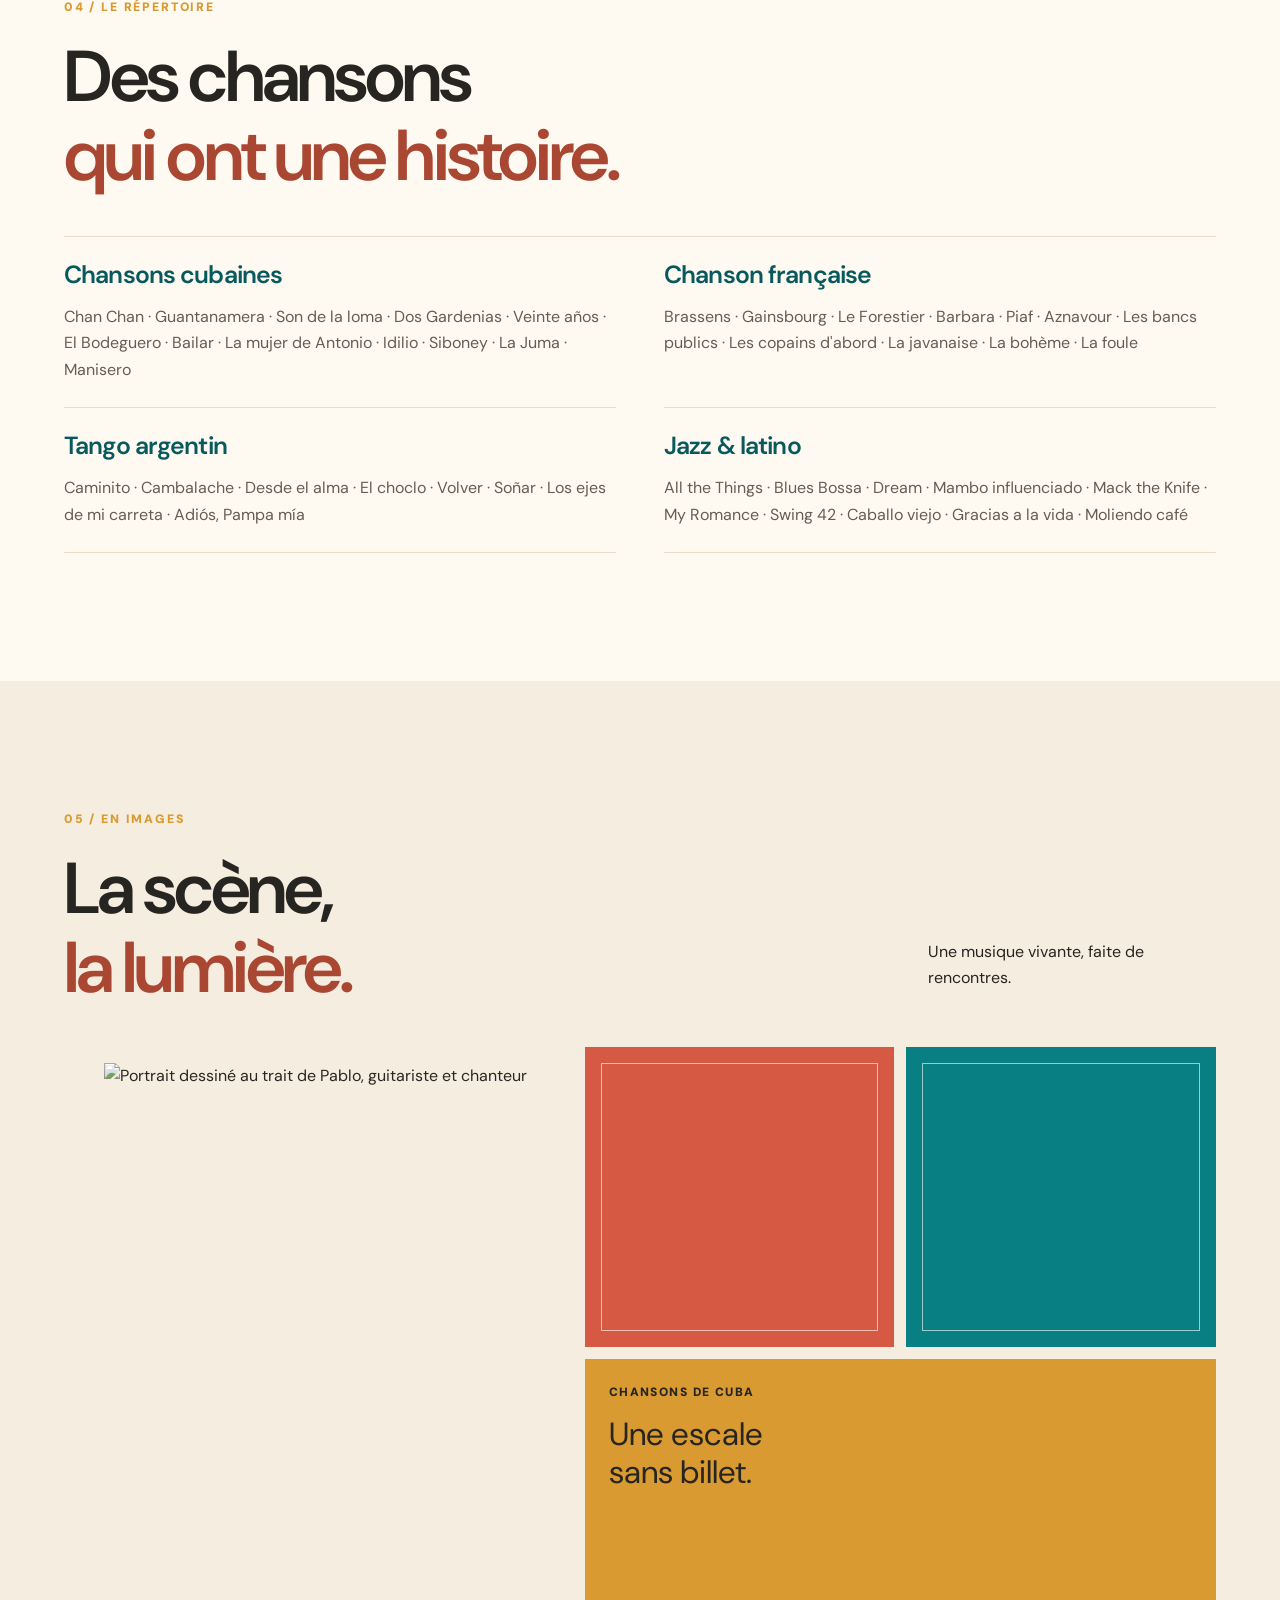
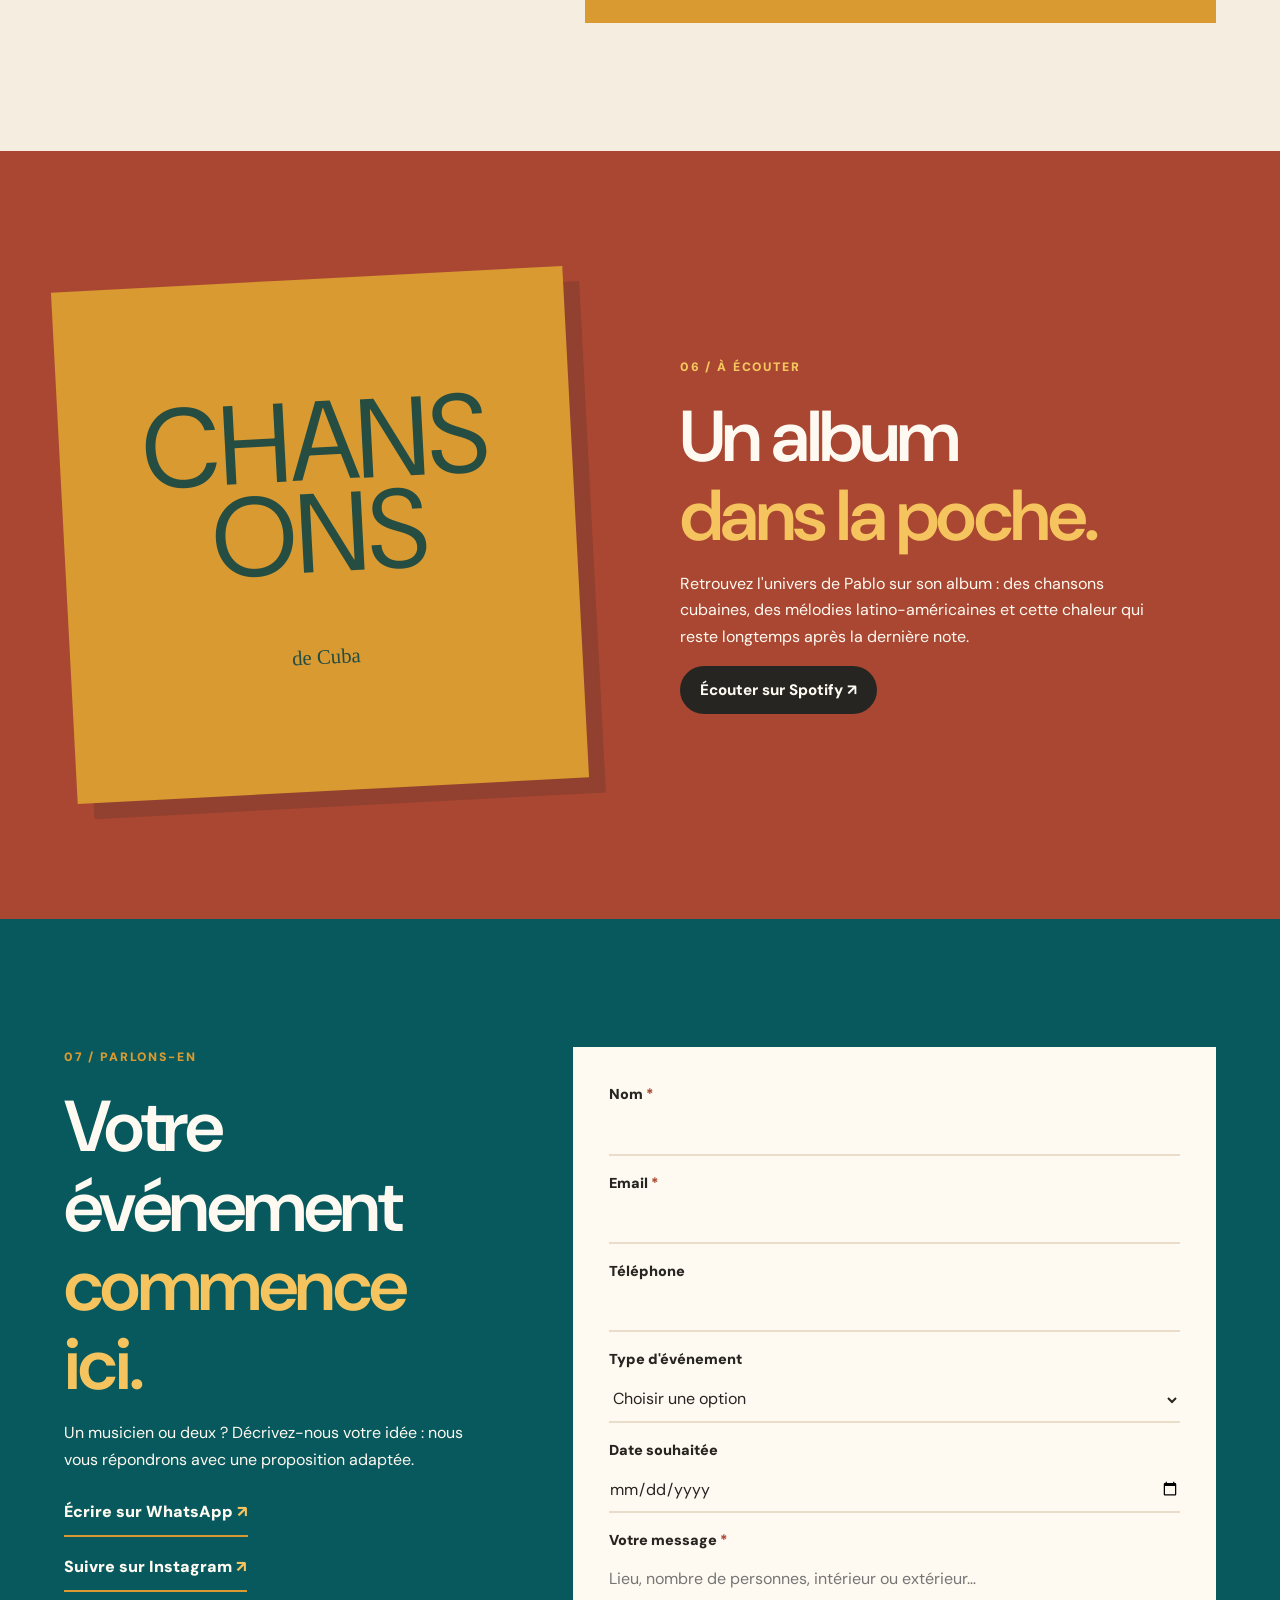
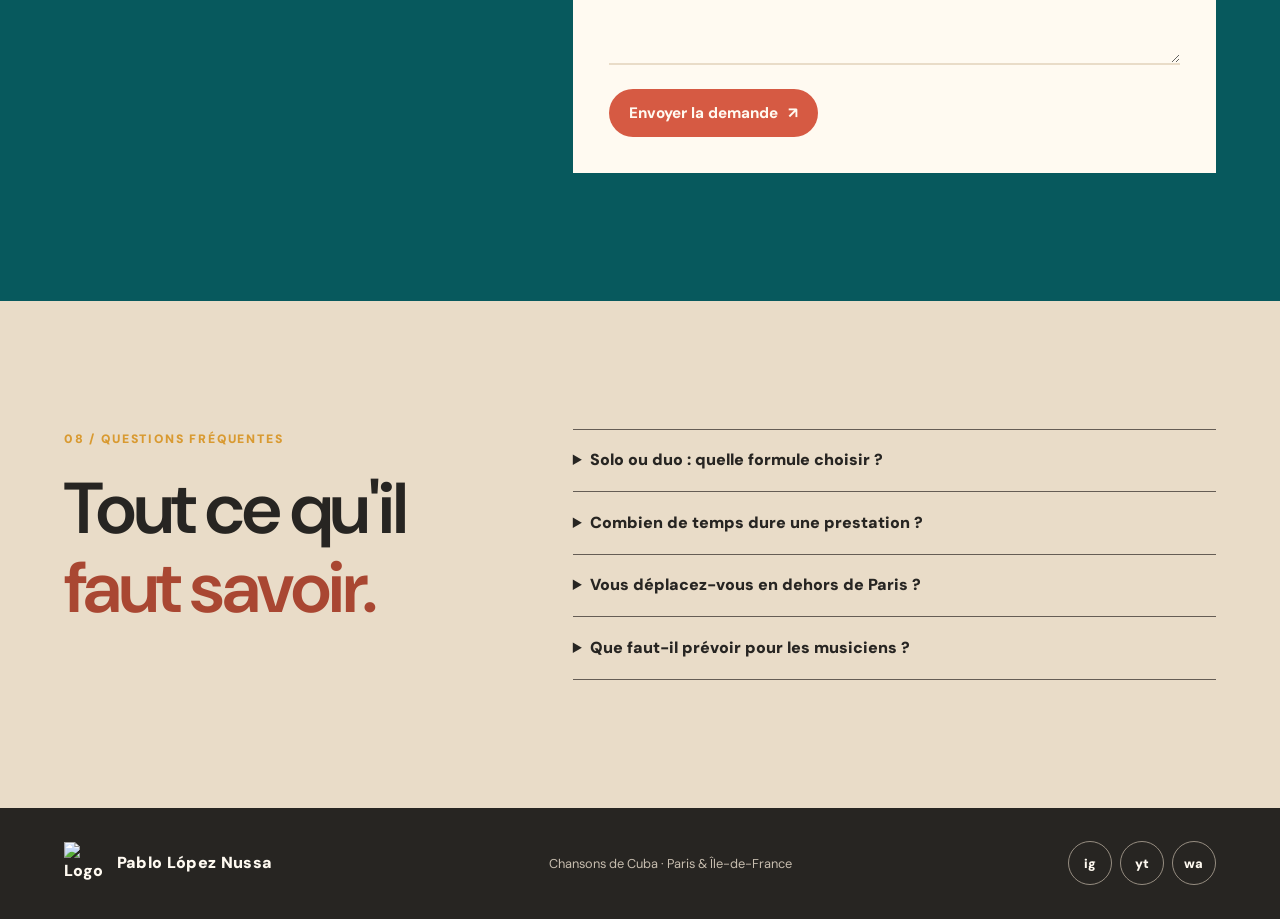
==== commit 52665e4b: "update : add videos and update theme 3" ====
--- a/theme-3/index.html
+++ b/theme-3/index.html
@@ -7,7 +7,7 @@
   <title>Pablo López Nussa — Chansons de Cuba</title>
   <link rel="preconnect" href="https://fonts.googleapis.com">
   <link rel="preconnect" href="https://fonts.gstatic.com" crossorigin>
-  <link href="https://fonts.googleapis.com/css2?family=Alfa+Slab+One&family=Nunito+Sans:wght@400;600;700;800;900&display=swap" rel="stylesheet">
+  <link href="https://fonts.googleapis.com/css2?family=DM+Sans:wght@400;500;600;700&display=swap" rel="stylesheet">
   <link rel="stylesheet" href="style.css">
 </head>
 <body>
@@ -27,14 +27,15 @@
 
   <main id="contenu">
     <section id="accueil" class="hero" aria-labelledby="hero-title">
-      <video class="hero-video" autoplay muted loop playsinline poster="hero-poster.jpg" aria-hidden="true"><source src="hero-video.mp4" type="video/mp4"></video>
-      <div class="hero-wash"></div>
-      <div class="container hero-content">
-        <p class="eyebrow">Musique live cubaine à Paris et en Île-de-France</p>
-        <h1 id="hero-title">Pablo López Nussa<br><em>Chansons de Cuba</em></h1>
-        <p class="hero-lede">De Cuba à Paris, une musique authentique, dansante, chaleureuse, festive ou intimiste.</p>
-        <div class="hero-actions"><a class="button button-primary" href="#contact">Demander un devis <span aria-hidden="true">↗</span></a><a class="button button-whatsapp" href="https://wa.me/33600000000" rel="noopener">WhatsApp <span aria-hidden="true">↗</span></a></div>
-        <p class="hero-note">En solo, voix &amp; guitare · ou en duo avec percussion</p>
+      <div class="container hero-layout">
+        <div class="hero-content">
+          <p class="eyebrow">Musique live cubaine à Paris et en Île-de-France</p>
+          <h1 id="hero-title">Pablo López Nussa<br><em>Chansons de Cuba</em></h1>
+          <p class="hero-lede">De Cuba à Paris, une musique authentique, dansante, chaleureuse, festive ou intimiste.</p>
+          <div class="hero-actions"><a class="button button-primary" href="#contact">Demander un devis <span aria-hidden="true">↗</span></a><a class="button button-whatsapp" href="https://wa.me/33600000000" rel="noopener">WhatsApp <span aria-hidden="true">↗</span></a></div>
+          <p class="hero-note">En solo, voix &amp; guitare · ou en duo avec percussion</p>
+        </div>
+        <div class="hero-media"><video class="hero-video" controls playsinline preload="metadata" poster="hero-poster.jpg"><source src="hero-video.mp4" type="video/mp4">Votre navigateur ne prend pas en charge la lecture vidéo.</video></div>
       </div>
       <a class="scroll-cue" href="#formules" aria-label="Découvrir les formules">↓</a>
     </section>
@@ -72,3 +73,5 @@
 <script type="module" src="https://static.cloudflareinsights.com/beacon.min.js/v31edd6df95cf4e85bb4c19e7a9bdbcba1788362987495" integrity="sha512-iIg7k2xntmwu6/uSb5tpc/hySgZc4eoL31yB29W6tJFo2akwjPWcEqnCEdJvGexCL0KEQwVYv5BlowfhVz26hg==" data-cf-beacon='{"version":"2024.11.0","token":"8607d2a720d14b038279025b2b5a82e5","spa":2}' crossorigin="anonymous"></script>
 </body>
 </html>
+
+
--- a/theme-3/style.css
+++ b/theme-3/style.css
@@ -1,6 +1,10 @@
-@import url('https://fonts.googleapis.com/css2?family=Alfa+Slab+One&family=Nunito+Sans:wght@400;600;700;800;900&display=swap');
-:root{--paper:#f5eddf;--paper-deep:#e9dcc8;--ink:#272522;--muted:#655d55;--terracotta:#a94732;--coral:#d65a43;--turquoise:#087f82;--turquoise-dark:#07595d;--ochre:#d99a31;--green:#254d42;--white:#fffaf1;--display:'Alfa Slab One',Georgia,serif;--body:'Nunito Sans',ui-sans-serif,system-ui,sans-serif;--max:72rem;--focus:#07595d}
-*{box-sizing:border-box}html{scroll-behavior:smooth}body{margin:0;background:var(--paper);color:var(--ink);font-family:var(--body);font-size:1rem;line-height:1.65}img,video{max-width:100%;display:block}.container{width:min(calc(100% - 2.5rem),var(--max));margin-inline:auto}.sr-only{position:absolute;width:1px;height:1px;padding:0;margin:-1px;overflow:hidden;clip:rect(0,0,0,0);white-space:nowrap;border:0}.skip-link{position:fixed;top:.75rem;left:.75rem;z-index:100;background:var(--white);color:var(--ink);padding:.7rem 1rem;transform:translateY(-150%);font-weight:800}.skip-link:focus{transform:none}a{color:inherit}a:focus-visible,button:focus-visible,input:focus-visible,select:focus-visible,textarea:focus-visible,summary:focus-visible{outline:3px solid var(--focus);outline-offset:4px}.site-header{position:absolute;z-index:10;width:100%;color:var(--white);padding:1rem 0}.header-inner,.footer-inner{display:flex;align-items:center;justify-content:space-between;gap:1rem}.brand{display:inline-flex;align-items:center;gap:.65rem;text-decoration:none;font-weight:900;letter-spacing:.02em}.brand img{width:2.65rem;height:2.65rem;object-fit:contain}.menu-toggle{width:44px;height:44px;display:grid;place-content:center;gap:4px;border:1px solid rgba(255,250,241,.55);background:transparent;color:var(--white);border-radius:50%;cursor:pointer}.menu-toggle i{display:block;width:19px;height:2px;background:currentColor}.main-nav{display:none}.main-nav.is-open{display:flex;position:absolute;top:4.8rem;left:1.25rem;right:1.25rem;flex-direction:column;align-items:stretch;gap:0;padding:.75rem;background:var(--green);border:1px solid rgba(255,250,241,.35);box-shadow:0 1rem 2rem rgba(0,0,0,.2)}.main-nav.is-open a{padding:.75rem 1rem}.hero{min-height:100svh;position:relative;display:grid;align-items:end;overflow:hidden;background:var(--green);color:var(--white)}.hero-video{position:absolute;inset:0;width:100%;height:100%;object-fit:cover;opacity:.48}.hero-wash{position:absolute;inset:0;background:linear-gradient(90deg,rgba(22,38,31,.88),rgba(39,67,57,.35) 65%,rgba(8,127,130,.2)),linear-gradient(0deg,rgba(16,28,24,.75),transparent 55%)}.hero-content{position:relative;padding-top:8rem;padding-bottom:5rem}.eyebrow,.section-kicker{font-size:.76rem;letter-spacing:.15em;text-transform:uppercase;font-weight:900;color:var(--ochre);margin:0 0 1.25rem}.hero h1,h2,h3{font-family:var(--display);font-weight:400;line-height:1.1;margin:0}.hero h1{font-size:clamp(2.7rem,11vw,6.4rem);max-width:11ch;letter-spacing:-.03em}.hero h1 em{color:#f3b64b;font-style:normal}.hero-lede{font-size:1.15rem;max-width:31rem;margin:1.5rem 0}.hero-actions{display:flex;flex-wrap:wrap;gap:.75rem}.button{display:inline-flex;align-items:center;justify-content:center;gap:.65rem;min-height:48px;padding:.8rem 1.25rem;border:0;border-radius:999px;text-decoration:none;font:800 .95rem var(--body);cursor:pointer}.button-primary{background:var(--coral);color:var(--white)}.button-primary:hover{background:#ba452f}.button-whatsapp{background:var(--turquoise);color:var(--white)}.button-dark{background:var(--ink);color:var(--white)}.hero-note{font-size:.82rem;margin:1rem 0 0;color:#f1dfbf}.scroll-cue{position:absolute;bottom:1.5rem;right:2rem;width:44px;height:44px;border:1px solid rgba(255,250,241,.6);border-radius:50%;display:grid;place-items:center;text-decoration:none;font-size:1.4rem}.section-pad{padding:5.5rem 0}.section-heading{margin-bottom:2.5rem}.section-heading h2,h2{font-size:clamp(2.4rem,8vw,4.5rem);letter-spacing:-.04em}.section-heading h2 span,h2 span{color:var(--terracotta)}.intro-grid{display:grid;gap:2rem}.intro h2{margin-bottom:1.5rem}.intro-grid>div p{max-width:40rem}.influences{font-size:.95rem;font-weight:800;color:var(--turquoise-dark)}.quote-card{align-self:end;padding:2rem;background:var(--ochre);color:var(--ink);transform:rotate(1.2deg)}.quote-card span{font:4rem/0.5 Georgia,serif}.quote-card p{font-family:var(--display);font-size:1.35rem;line-height:1.35}.dark-section{background:var(--green);color:var(--white)}.dark-section .section-kicker{color:#f3b64b}.formula-grid{display:grid;gap:1rem}.formula-card{padding:2rem;border:1px solid rgba(255,250,241,.32);min-height:20rem;display:flex;flex-direction:column}.formula-card.formula-featured{background:var(--terracotta);border-color:var(--terracotta)}.card-number{color:var(--ochre);font-weight:900;margin:0}.formula-card h3{font-size:2.5rem;margin-top:auto}.card-subtitle{color:#f6c34f;font-weight:800}.formula-card p:not(.card-number):not(.card-subtitle){max-width:28rem}.text-link{font-weight:900;text-decoration-thickness:2px;text-underline-offset:4px;margin-top:1rem}.videos-section{background:var(--paper-deep)}.split{display:flex;flex-direction:column;gap:1rem}.split>p{max-width:18rem;align-self:end}.video-grid{display:grid;gap:1rem}.video-tile{margin:0}.media-placeholder{aspect-ratio:16/10;background:var(--green);display:flex;flex-direction:column;align-items:center;justify-content:center;color:var(--white);position:relative;overflow:hidden}.media-placeholder:before{content:'';position:absolute;width:12rem;height:12rem;border:1px solid rgba(255,255,255,.3);border-radius:50%}.media-placeholder span{z-index:1;width:3.5rem;height:3.5rem;border-radius:50%;display:grid;place-items:center;background:var(--coral);font-size:1.25rem;padding-left:.2rem}.media-placeholder small{margin-top:1.25rem;letter-spacing:.08em;text-transform:uppercase}.media-placeholder.warm{background:var(--terracotta)}.media-placeholder.blue{background:var(--turquoise)}.video-tile figcaption{font-weight:900;padding:.75rem 0}.repertoire{background:var(--white)}.genre-grid{display:grid;gap:0;border-top:1px solid var(--paper-deep)}.genre-grid article{padding:1.5rem 0;border-bottom:1px solid var(--paper-deep)}.genre-grid h3{font-size:1.55rem;color:var(--turquoise-dark)}.genre-grid p{margin-bottom:0;color:var(--muted)}.gallery-grid{display:grid;grid-template-columns:1fr 1fr;gap:.75rem}.gallery-photo{min-height:12rem}.gallery-photo.tall{grid-row:span 2;min-height:24rem}.gallery-photo img{width:100%;height:100%;object-fit:cover;filter:sepia(.2) saturate(.8)}.color-block{position:relative}.coral{background:var(--coral)}.turquoise{background:var(--turquoise)}.color-block:after{content:'';position:absolute;inset:1rem;border:1px solid rgba(255,255,255,.6)}.gallery-caption{grid-column:span 2;padding:1.5rem;background:var(--ochre);display:flex;flex-direction:column}.gallery-caption span{font-size:.75rem;text-transform:uppercase;letter-spacing:.12em;font-weight:900}.gallery-caption strong{font:2rem/1.2 var(--display);margin-top:.75rem}.album{background:var(--terracotta);color:var(--white)}.album .section-kicker{color:#f7c55d}.album-grid{display:grid;gap:2.5rem;align-items:center}.album-art{aspect-ratio:1;background:var(--ochre);color:var(--green);display:grid;place-items:center;transform:rotate(-3deg);box-shadow:1rem 1rem 0 rgba(39,37,34,.18)}.album-art span{font:clamp(2.5rem,12vw,7rem)/.82 var(--display);text-align:center}.album-art i{font:1.3rem Georgia,serif}.album-copy h2 span{color:#f5c45e}.album-copy p:not(.section-kicker){max-width:30rem}.contact{background:var(--turquoise-dark);color:var(--white)}.contact h2 span{color:#f5c45e}.contact-grid{display:grid;gap:3rem}.contact-grid>div>p:not(.section-kicker){max-width:26rem}.contact-link{display:block;width:max-content;font-weight:900;text-decoration:none;border-bottom:2px solid var(--ochre);padding:.6rem 0;margin-top:.5rem}.contact-link span{color:#f5c45e}.quote-form{background:var(--white);color:var(--ink);padding:1.5rem}.field-row{display:grid;gap:.3rem;margin-bottom:1rem}.field-row label{font-weight:900;font-size:.9rem}.field-row label span{color:var(--terracotta)}input,select,textarea{width:100%;border:0;border-bottom:2px solid var(--paper-deep);background:transparent;padding:.65rem 0;font:1rem var(--body);color:var(--ink);border-radius:0}textarea{resize:vertical}.quote-form .button{margin-top:.5rem}.faq{background:var(--paper-deep)}.faq-grid{display:grid;gap:2.5rem}.faq-list details{border-top:1px solid var(--muted);padding:1.1rem 0}.faq-list details:last-child{border-bottom:1px solid var(--muted)}summary{cursor:pointer;font-weight:900;padding-right:1rem}.faq-list p{margin:.8rem 0 0;color:var(--muted)}.site-footer{background:var(--ink);color:var(--white);padding:2rem 0}.footer-inner{flex-wrap:wrap}.footer-inner p{font-size:.8rem;color:#c7bdaf}.socials{display:flex;gap:.5rem}.socials a{width:44px;height:44px;border:1px solid #968d81;border-radius:50%;display:grid;place-items:center;text-decoration:none;font-weight:900;font-size:.8rem}
-@media (min-width:48rem){.container{width:min(calc(100% - 5rem),var(--max))}.menu-toggle{display:none}.main-nav{display:flex;align-items:center;gap:1.5rem}.main-nav a{text-decoration:none;font-size:.85rem;font-weight:800}.main-nav a:not(.nav-cta):hover{text-decoration:underline;text-underline-offset:5px}.nav-cta{background:var(--coral);padding:.55rem 1rem;border-radius:999px}.hero-content{padding-bottom:7rem}.intro-grid{grid-template-columns:.55fr 1.45fr 1fr;gap:2rem}.formula-grid{grid-template-columns:1fr 1fr}.section-heading.split,.split{flex-direction:row;align-items:end;justify-content:space-between}.video-grid{grid-template-columns:1.4fr 1fr 1fr}.video-large{grid-row:span 2}.genre-grid{grid-template-columns:1fr 1fr;column-gap:3rem}.album-grid{grid-template-columns:1fr 1fr;gap:5rem}.album-art{max-width:32rem}.contact-grid{grid-template-columns:.8fr 1.2fr;gap:5rem}.quote-form{padding:2.25rem}.faq-grid{grid-template-columns:.8fr 1.2fr;gap:5rem}}
-@media (min-width:64rem){.section-pad{padding:8rem 0}.gallery-grid{grid-template-columns:1.15fr .7fr .7fr}.gallery-photo.tall{grid-row:span 2;min-height:34rem}.gallery-caption{grid-column:span 2}.hero-lede{font-size:1.35rem}.hero-content{padding-bottom:8rem}}
-@media (prefers-reduced-motion:reduce){html{scroll-behavior:auto}*,*:before,*:after{animation-duration:.01ms!important;animation-iteration-count:1!important;transition-duration:.01ms!important}.hero-video{display:none}.hero{background:linear-gradient(120deg,var(--green),var(--turquoise-dark))}}
+@import url('https://fonts.googleapis.com/css2?family=DM+Sans:wght@400;500;600;700&display=swap');
+:root{--paper:#f5eddf;--paper-deep:#e9dcc8;--ink:#272522;--muted:#655d55;--terracotta:#a94732;--coral:#d65a43;--turquoise:#087f82;--turquoise-dark:#07595d;--ochre:#d99a31;--green:#254d42;--white:#fffaf1;--display:'DM Sans',ui-sans-serif,system-ui,sans-serif;--body:'DM Sans',ui-sans-serif,system-ui,sans-serif;--max:72rem;--focus:#07595d}
+*{box-sizing:border-box}html{scroll-behavior:smooth}body{margin:0;background:var(--paper);color:var(--ink);font-family:var(--body);font-size:1rem;line-height:1.65}img,video{max-width:100%;display:block}.container{width:min(calc(100% - 2.5rem),var(--max));margin-inline:auto}.sr-only{position:absolute;width:1px;height:1px;padding:0;margin:-1px;overflow:hidden;clip:rect(0,0,0,0);white-space:nowrap;border:0}.skip-link{position:fixed;top:.75rem;left:.75rem;z-index:100;background:var(--white);color:var(--ink);padding:.7rem 1rem;transform:translateY(-150%);font-weight:800}.skip-link:focus{transform:none}a{color:inherit}a:focus-visible,button:focus-visible,input:focus-visible,select:focus-visible,textarea:focus-visible,summary:focus-visible{outline:3px solid var(--focus);outline-offset:4px}.site-header{position:absolute;z-index:10;width:100%;color:var(--white);padding:1rem 0}.header-inner,.footer-inner{display:flex;align-items:center;justify-content:space-between;gap:1rem}.brand{display:inline-flex;align-items:center;gap:.65rem;text-decoration:none;font-weight:900;letter-spacing:.02em}.brand img{width:2.65rem;height:2.65rem;object-fit:contain}.menu-toggle{width:44px;height:44px;display:grid;place-content:center;gap:4px;border:1px solid rgba(255,250,241,.55);background:transparent;color:var(--white);border-radius:50%;cursor:pointer}.menu-toggle i{display:block;width:19px;height:2px;background:currentColor}.main-nav{display:none}.main-nav.is-open{display:flex;position:absolute;top:4.8rem;left:1.25rem;right:1.25rem;flex-direction:column;align-items:stretch;gap:0;padding:.75rem;background:var(--green);border:1px solid rgba(255,250,241,.35);box-shadow:0 1rem 2rem rgba(0,0,0,.2)}.main-nav.is-open a{padding:.75rem 1rem}.hero{min-height:100svh;position:relative;display:grid;align-items:center;overflow:hidden;background:var(--green);color:var(--white)}.hero-layout{display:grid;grid-template-columns:1fr;align-items:center;gap:2.5rem;padding-top:8rem;padding-bottom:6rem}.hero-content{position:relative;padding:0}.hero-media{width:100%;overflow:hidden;border-radius:4px;background:#18251f;box-shadow:0 1.5rem 3rem rgba(0,0,0,.2)}.hero-video{width:100%;aspect-ratio:16/10;object-fit:cover}.hero h1,h2,h3{font-weight:600;letter-spacing:-.035em}.hero h1{max-width:13ch}.hero h1 em{color:#e3bd78}.eyebrow,.section-kicker{font-size:.76rem;letter-spacing:.15em;text-transform:uppercase;font-weight:900;color:var(--ochre);margin:0 0 1.25rem}.hero h1,h2,h3{font-family:var(--display);font-weight:400;line-height:1.1;margin:0}.hero h1{font-size:clamp(2.7rem,11vw,6.4rem);max-width:11ch;letter-spacing:-.03em}.hero h1 em{color:#f3b64b;font-style:normal}.hero-lede{font-size:1.15rem;max-width:31rem;margin:1.5rem 0}.hero-actions{display:flex;flex-wrap:wrap;gap:.75rem}.button{display:inline-flex;align-items:center;justify-content:center;gap:.65rem;min-height:48px;padding:.8rem 1.25rem;border:0;border-radius:999px;text-decoration:none;font:800 .95rem var(--body);cursor:pointer}.button-primary{background:var(--coral);color:var(--white)}.button-primary:hover{background:#ba452f}.button-whatsapp{background:var(--turquoise);color:var(--white)}.button-dark{background:var(--ink);color:var(--white)}.hero-note{font-size:.82rem;margin:1rem 0 0;color:#f1dfbf}.scroll-cue{position:absolute;bottom:1.5rem;right:2rem;width:44px;height:44px;border:1px solid rgba(255,250,241,.6);border-radius:50%;display:grid;place-items:center;text-decoration:none;font-size:1.4rem}.section-pad{padding:5.5rem 0}.section-heading{margin-bottom:2.5rem}.section-heading h2,h2{font-size:clamp(2.4rem,8vw,4.5rem);letter-spacing:-.04em}.section-heading h2 span,h2 span{color:var(--terracotta)}.intro-grid{display:grid;gap:2rem}.intro h2{margin-bottom:1.5rem}.intro-grid>div p{max-width:40rem}.influences{font-size:.95rem;font-weight:800;color:var(--turquoise-dark)}.quote-card{align-self:end;padding:2rem;background:var(--ochre);color:var(--ink);transform:rotate(1.2deg)}.quote-card span{font:4rem/0.5 Georgia,serif}.quote-card p{font-family:var(--display);font-size:1.35rem;line-height:1.35}.dark-section{background:var(--green);color:var(--white)}.dark-section .section-kicker{color:#f3b64b}.formula-grid{display:grid;gap:1rem}.formula-card{padding:2rem;border:1px solid rgba(255,250,241,.32);min-height:20rem;display:flex;flex-direction:column}.formula-card.formula-featured{background:var(--terracotta);border-color:var(--terracotta)}.card-number{color:var(--ochre);font-weight:900;margin:0}.formula-card h3{font-size:2.5rem;margin-top:auto}.card-subtitle{color:#f6c34f;font-weight:800}.formula-card p:not(.card-number):not(.card-subtitle){max-width:28rem}.text-link{font-weight:900;text-decoration-thickness:2px;text-underline-offset:4px;margin-top:1rem}.videos-section{background:var(--paper-deep)}.split{display:flex;flex-direction:column;gap:1rem}.split>p{max-width:18rem;align-self:end}.video-grid{display:grid;gap:1rem}.video-tile{margin:0}.media-placeholder{aspect-ratio:16/10;background:var(--green);display:flex;flex-direction:column;align-items:center;justify-content:center;color:var(--white);position:relative;overflow:hidden}.media-placeholder:before{content:'';position:absolute;width:12rem;height:12rem;border:1px solid rgba(255,255,255,.3);border-radius:50%}.media-placeholder span{z-index:1;width:3.5rem;height:3.5rem;border-radius:50%;display:grid;place-items:center;background:var(--coral);font-size:1.25rem;padding-left:.2rem}.media-placeholder small{margin-top:1.25rem;letter-spacing:.08em;text-transform:uppercase}.media-placeholder.warm{background:var(--terracotta)}.media-placeholder.blue{background:var(--turquoise)}.video-tile figcaption{font-weight:900;padding:.75rem 0}.repertoire{background:var(--white)}.genre-grid{display:grid;gap:0;border-top:1px solid var(--paper-deep)}.genre-grid article{padding:1.5rem 0;border-bottom:1px solid var(--paper-deep)}.genre-grid h3{font-size:1.55rem;color:var(--turquoise-dark)}.genre-grid p{margin-bottom:0;color:var(--muted)}.gallery-grid{display:grid;grid-template-columns:1fr 1fr;gap:.75rem}.gallery-photo{min-height:12rem}.gallery-photo.tall{grid-row:span 2;min-height:24rem}.gallery-photo img{width:100%;height:100%;object-fit:cover;filter:sepia(.2) saturate(.8)}.color-block{position:relative}.coral{background:var(--coral)}.turquoise{background:var(--turquoise)}.color-block:after{content:'';position:absolute;inset:1rem;border:1px solid rgba(255,255,255,.6)}.gallery-caption{grid-column:span 2;padding:1.5rem;background:var(--ochre);display:flex;flex-direction:column}.gallery-caption span{font-size:.75rem;text-transform:uppercase;letter-spacing:.12em;font-weight:900}.gallery-caption strong{font:2rem/1.2 var(--display);margin-top:.75rem}.album{background:var(--terracotta);color:var(--white)}.album .section-kicker{color:#f7c55d}.album-grid{display:grid;gap:2.5rem;align-items:center}.album-art{aspect-ratio:1;background:var(--ochre);color:var(--green);display:grid;place-items:center;transform:rotate(-3deg);box-shadow:1rem 1rem 0 rgba(39,37,34,.18)}.album-art span{font:clamp(2.5rem,12vw,7rem)/.82 var(--display);text-align:center}.album-art i{font:1.3rem Georgia,serif}.album-copy h2 span{color:#f5c45e}.album-copy p:not(.section-kicker){max-width:30rem}.contact{background:var(--turquoise-dark);color:var(--white)}.contact h2 span{color:#f5c45e}.contact-grid{display:grid;gap:3rem}.contact-grid>div>p:not(.section-kicker){max-width:26rem}.contact-link{display:block;width:max-content;font-weight:900;text-decoration:none;border-bottom:2px solid var(--ochre);padding:.6rem 0;margin-top:.5rem}.contact-link span{color:#f5c45e}.quote-form{background:var(--white);color:var(--ink);padding:1.5rem}.field-row{display:grid;gap:.3rem;margin-bottom:1rem}.field-row label{font-weight:900;font-size:.9rem}.field-row label span{color:var(--terracotta)}input,select,textarea{width:100%;border:0;border-bottom:2px solid var(--paper-deep);background:transparent;padding:.65rem 0;font:1rem var(--body);color:var(--ink);border-radius:0}textarea{resize:vertical}.quote-form .button{margin-top:.5rem}.faq{background:var(--paper-deep)}.faq-grid{display:grid;gap:2.5rem}.faq-list details{border-top:1px solid var(--muted);padding:1.1rem 0}.faq-list details:last-child{border-bottom:1px solid var(--muted)}summary{cursor:pointer;font-weight:900;padding-right:1rem}.faq-list p{margin:.8rem 0 0;color:var(--muted)}.site-footer{background:var(--ink);color:var(--white);padding:2rem 0}.footer-inner{flex-wrap:wrap}.footer-inner p{font-size:.8rem;color:#c7bdaf}.socials{display:flex;gap:.5rem}.socials a{width:44px;height:44px;border:1px solid #968d81;border-radius:50%;display:grid;place-items:center;text-decoration:none;font-weight:900;font-size:.8rem}
+@media (min-width:48rem){.container{width:min(calc(100% - 5rem),var(--max))}.menu-toggle{display:none}.main-nav{display:flex;align-items:center;gap:1.5rem}.main-nav a{text-decoration:none;font-size:.85rem;font-weight:800}.main-nav a:not(.nav-cta):hover{text-decoration:underline;text-underline-offset:5px}.nav-cta{background:var(--coral);padding:.55rem 1rem;border-radius:999px}.hero-layout{grid-template-columns:1.05fr .95fr;gap:3rem;padding-top:9rem;padding-bottom:7rem}.hero-content{padding-bottom:0}.intro-grid{grid-template-columns:.55fr 1.45fr 1fr;gap:2rem}.formula-grid{grid-template-columns:1fr 1fr}.section-heading.split,.split{flex-direction:row;align-items:end;justify-content:space-between}.video-grid{grid-template-columns:1.4fr 1fr 1fr}.video-large{grid-row:span 2}.genre-grid{grid-template-columns:1fr 1fr;column-gap:3rem}.album-grid{grid-template-columns:1fr 1fr;gap:5rem}.album-art{max-width:32rem}.contact-grid{grid-template-columns:.8fr 1.2fr;gap:5rem}.quote-form{padding:2.25rem}.faq-grid{grid-template-columns:.8fr 1.2fr;gap:5rem}}
+@media (min-width:64rem){.section-pad{padding:8rem 0}.gallery-grid{grid-template-columns:1.15fr .7fr .7fr}.gallery-photo.tall{grid-row:span 2;min-height:34rem}.gallery-caption{grid-column:span 2}.hero-lede{font-size:1.35rem}.hero-layout{gap:4rem;padding-top:10rem;padding-bottom:8rem}.hero-content{padding-bottom:0}}
+@media (prefers-reduced-motion:reduce){html{scroll-behavior:auto}*,*:before,*:after{animation-duration:.01ms!important;animation-iteration-count:1!important;transition-duration:.01ms!important}.hero{background:linear-gradient(120deg,var(--green),var(--turquoise-dark))}.hero-layout{padding-top:8rem}}
+
+
+/* Mise en page de la première section et typographie */
+h1,h2,h3{font-weight:600;letter-spacing:-.035em}.hero h1{font-size:clamp(2.8rem,6vw,5rem);max-width:13ch;line-height:1.06}.hero-layout{grid-template-columns:1fr;gap:2rem}.hero-content{padding:0}.hero-media{width:100%}@media (min-width:48rem){.hero-layout{grid-template-columns:1.05fr .95fr;gap:3rem}}@media (max-width:47.99rem){.hero-layout{padding-top:8rem;padding-bottom:5rem}.hero-media{margin-top:.5rem}.scroll-cue{display:none}}
